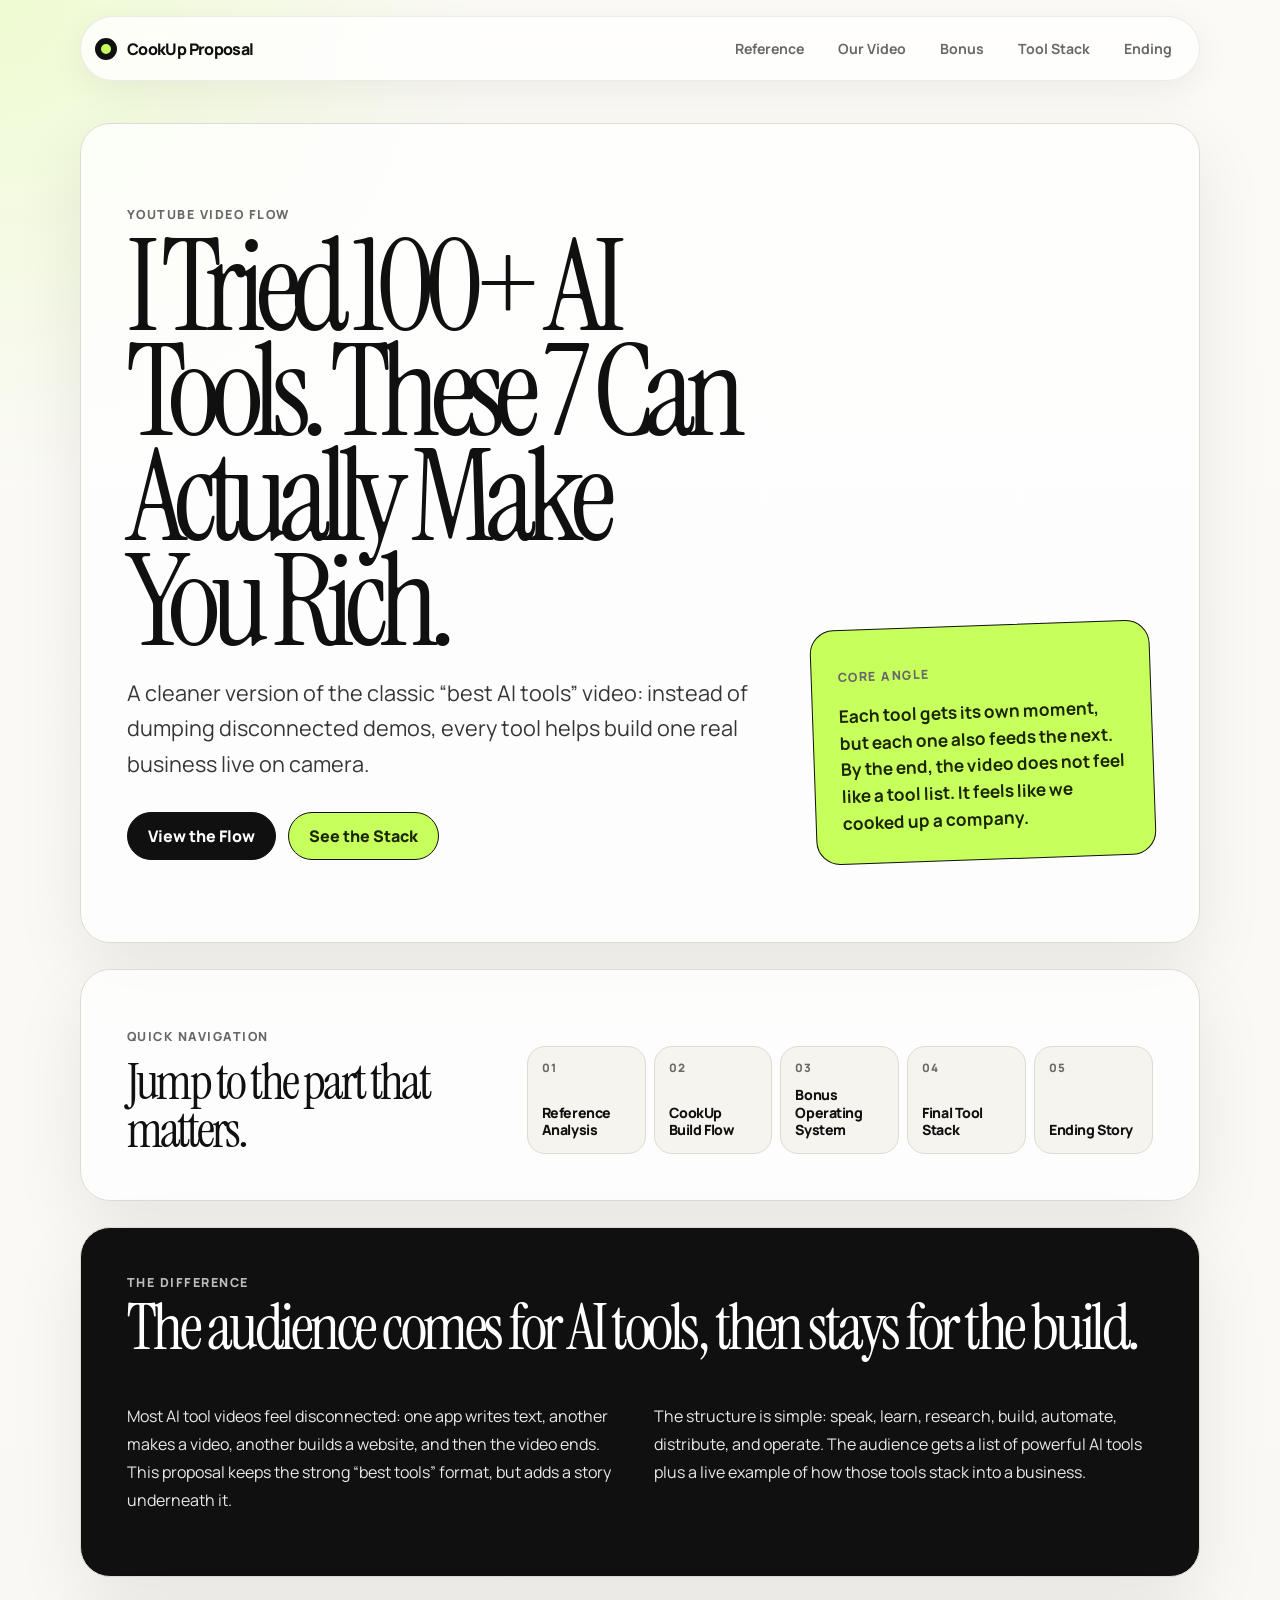
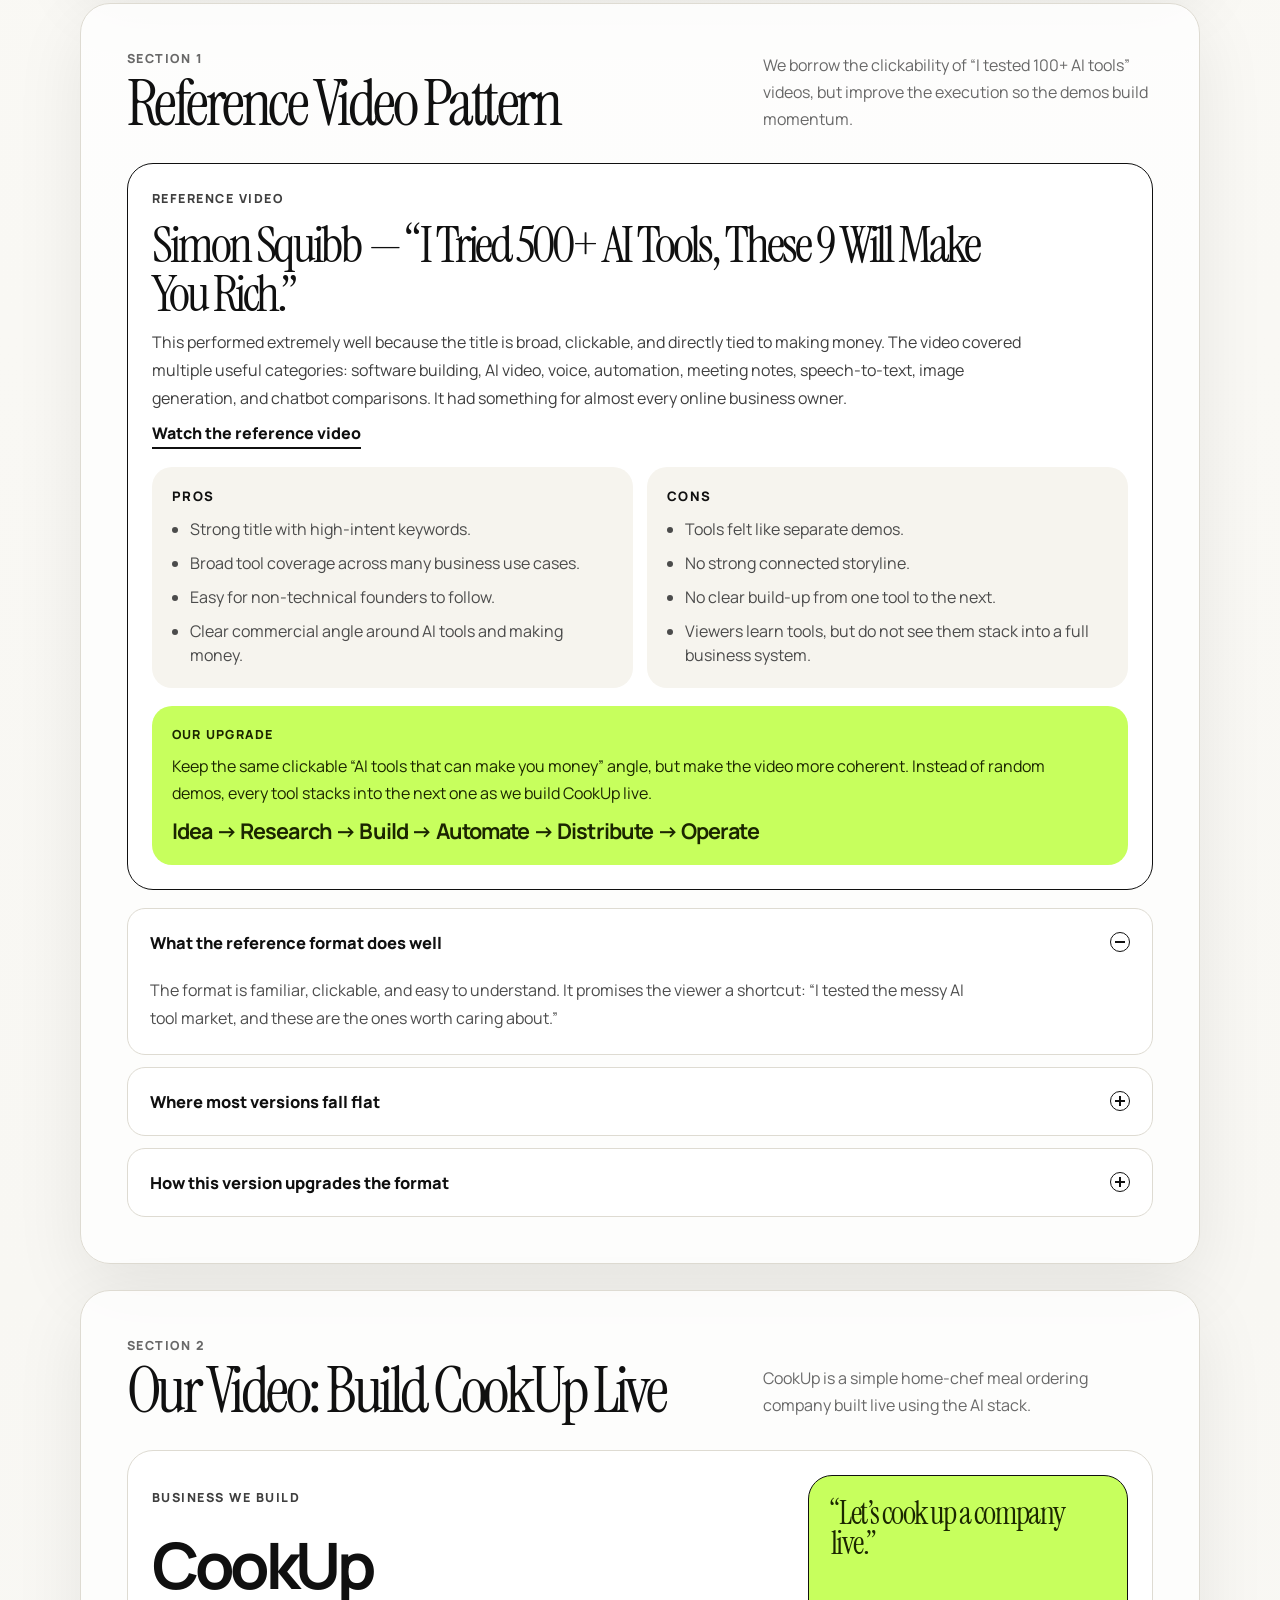
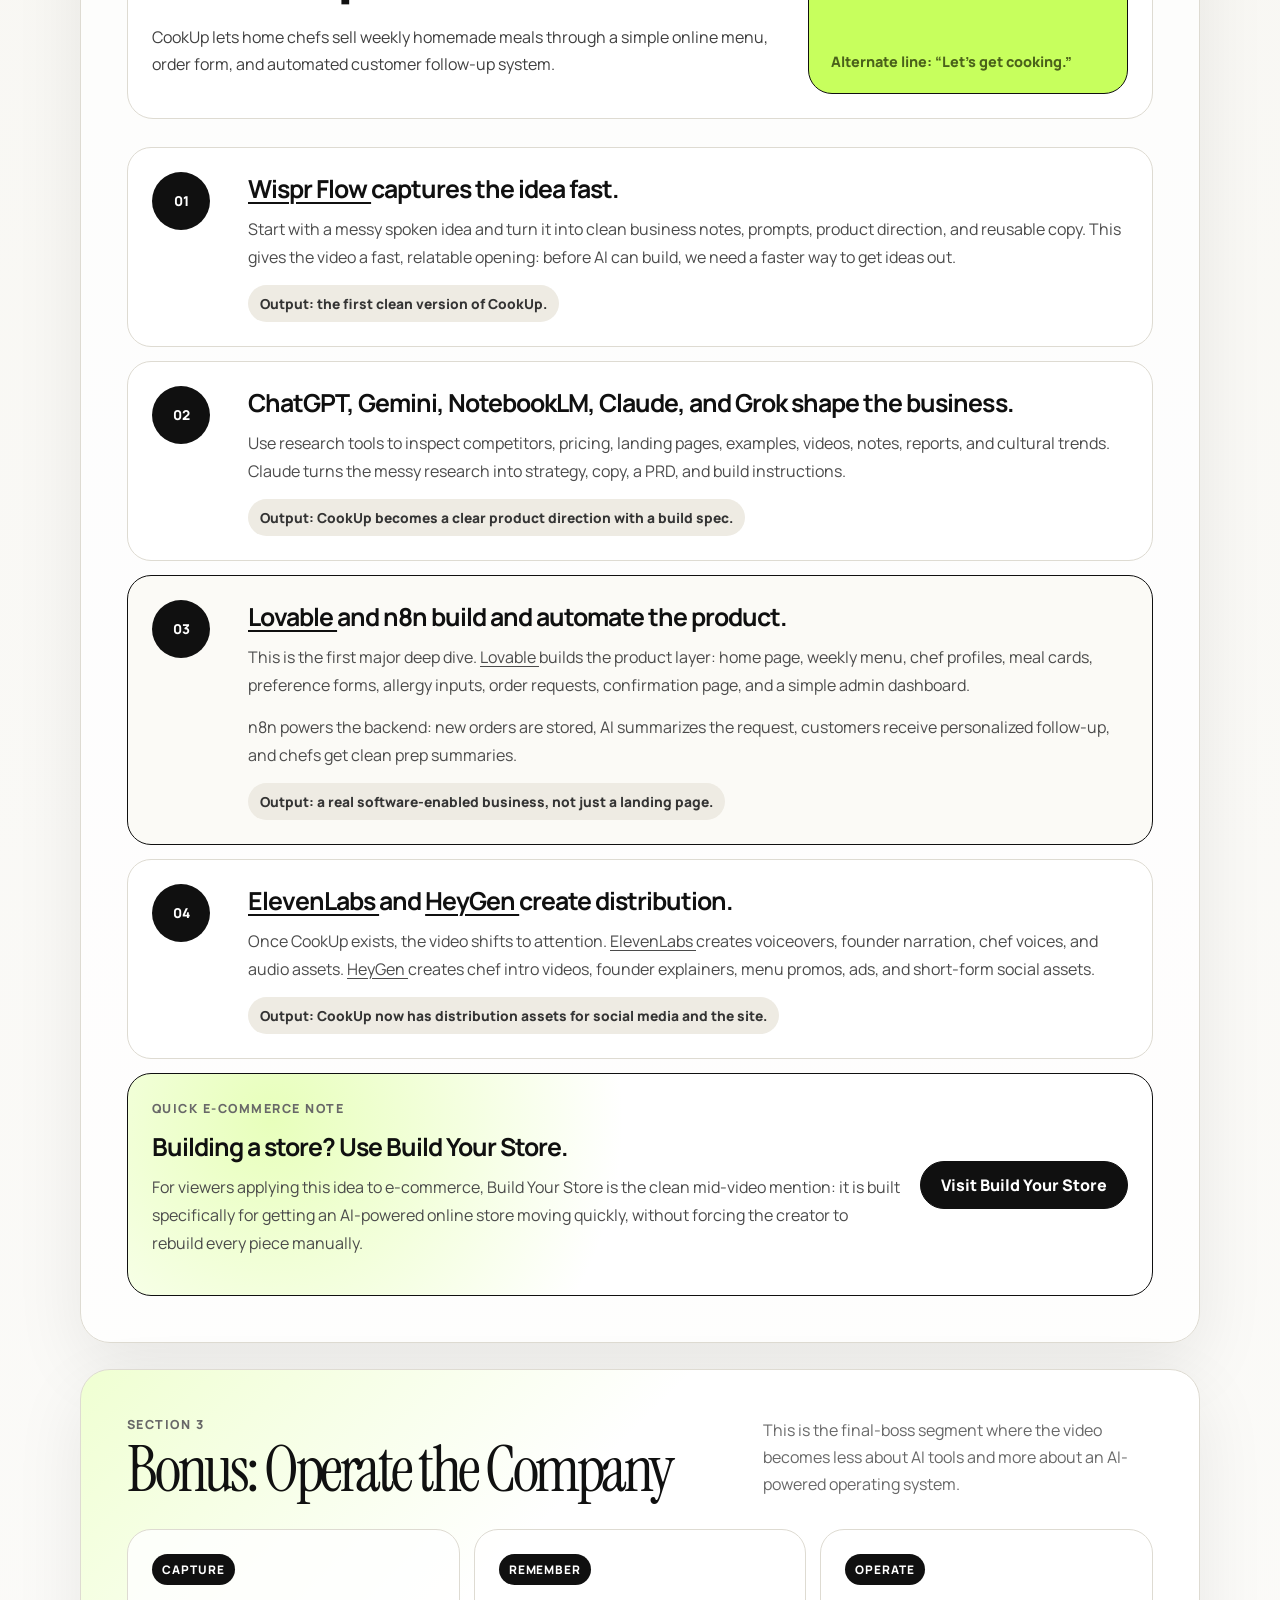
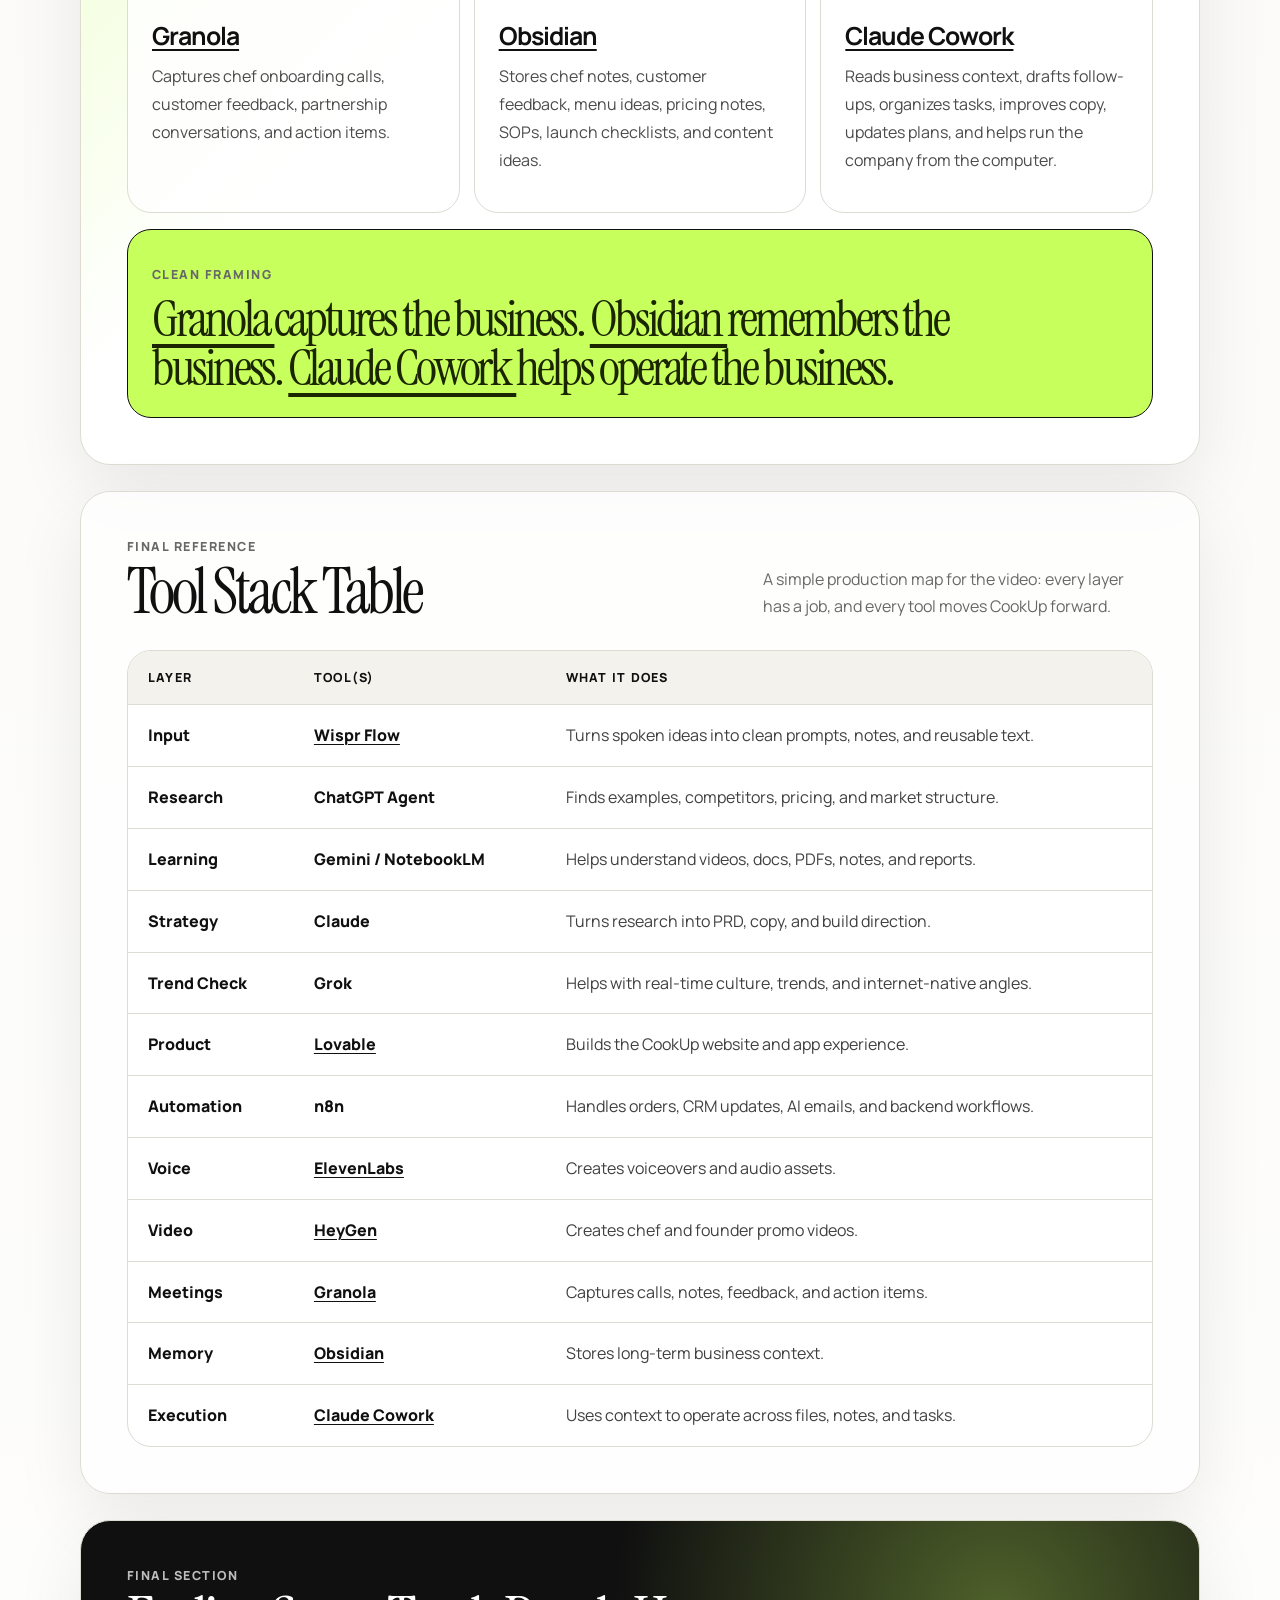
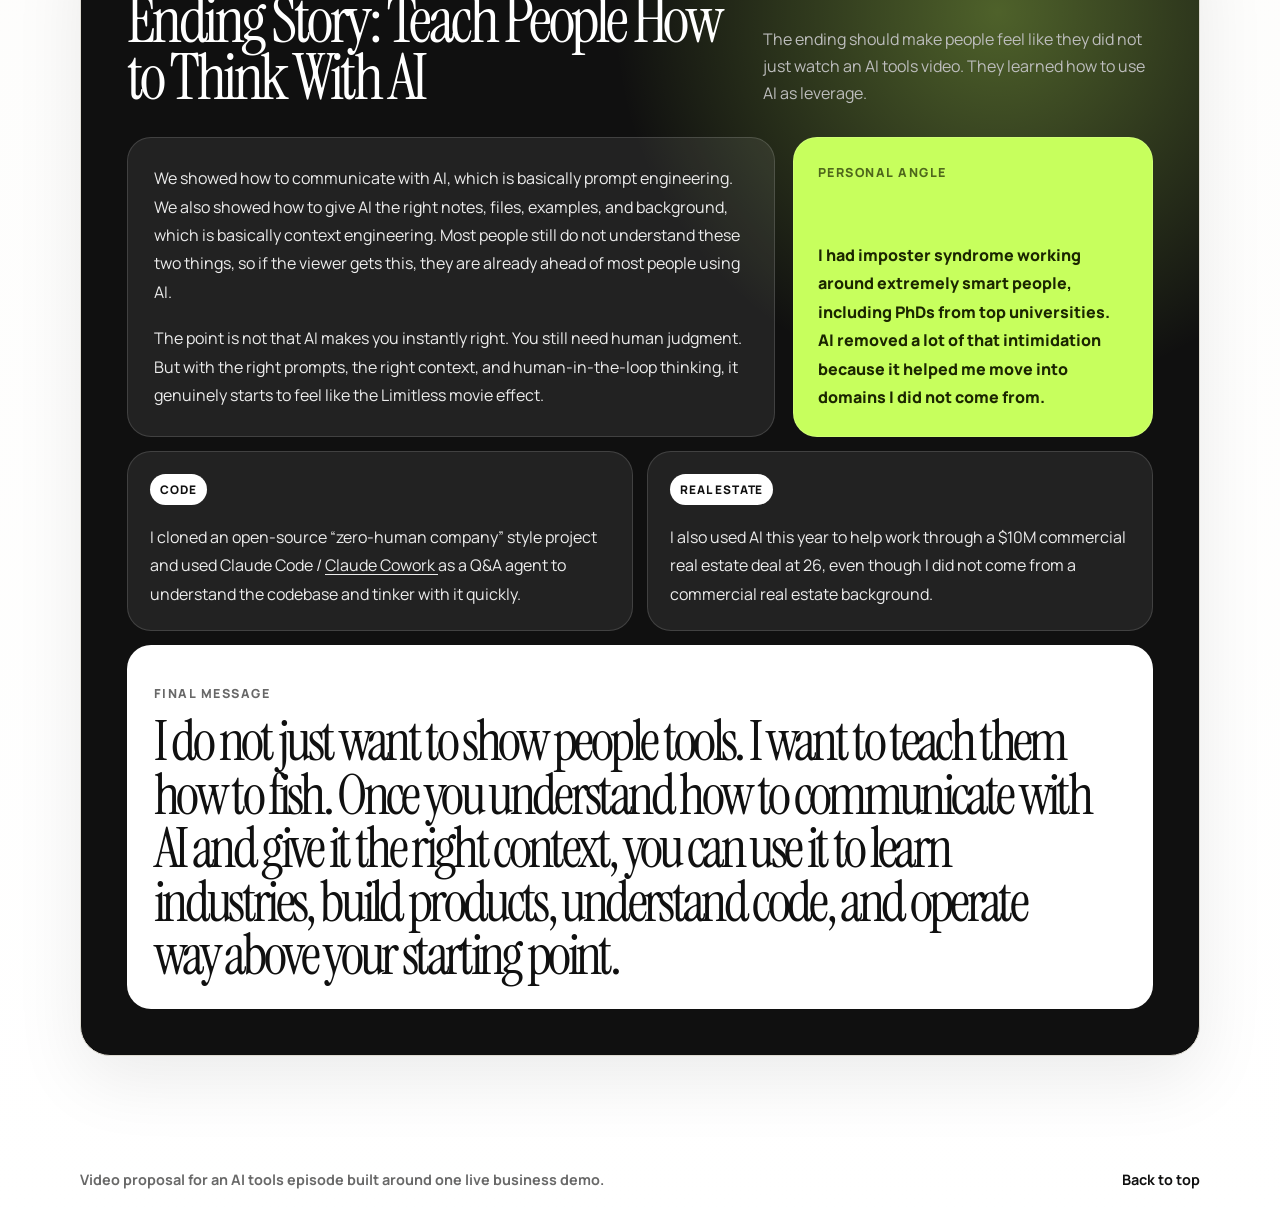
==== index.html @ 27083bc1 "Create AI tools video proposal page" ====
<!doctype html>
<html lang="en">
  <head>
    <meta charset="UTF-8" />
    <meta name="viewport" content="width=device-width, initial-scale=1.0" />
    <meta
      name="description"
      content="A clean YouTube video proposal for an AI tools video that builds a real business live."
    />
    <title>AI Tools Video Proposal | CookUp</title>
    <link rel="preconnect" href="https://fonts.googleapis.com" />
    <link rel="preconnect" href="https://fonts.gstatic.com" crossorigin />
    <link
      href="https://fonts.googleapis.com/css2?family=Instrument+Serif:ital@0;1&family=Manrope:wght@400;500;600;700;800&display=swap"
      rel="stylesheet"
    />
    <link rel="stylesheet" href="styles.css" />
  </head>
  <body>
    <header class="site-header">
      <a class="brand" href="#top" aria-label="Go to top">
        <span class="brand-mark"></span>
        <span>CookUp Proposal</span>
      </a>
      <button class="menu-toggle" type="button" aria-expanded="false" aria-controls="primary-nav">
        <span class="menu-toggle-line"></span>
        <span class="menu-toggle-line"></span>
        <span class="menu-toggle-line"></span>
        <span class="sr-only">Toggle navigation</span>
      </button>
      <nav id="primary-nav" class="nav" aria-label="Page sections">
        <a href="#reference">Reference</a>
        <a href="#video">Our Video</a>
        <a href="#bonus">Bonus</a>
        <a href="#stack">Tool Stack</a>
        <a href="#ending">Ending</a>
      </nav>
    </header>

    <main id="top">
      <section class="hero section-shell">
        <div class="eyebrow">YouTube Video Flow</div>
        <div class="hero-grid">
          <div>
            <h1>I Tried 100+ AI Tools. These 7 Can Actually Make You Rich.</h1>
            <p class="hero-copy">
              A cleaner version of the classic “best AI tools” video: instead of
              dumping disconnected demos, every tool helps build one real business
              live on camera.
            </p>
            <div class="hero-actions">
              <a class="button primary" href="#video">View the Flow</a>
              <a class="button secondary" href="#stack">See the Stack</a>
            </div>
          </div>
          <aside class="hero-card" aria-label="Core angle">
            <p class="label">Core Angle</p>
            <p>
              Each tool gets its own moment, but each one also feeds the next.
              By the end, the video does not feel like a tool list. It feels
              like we cooked up a company.
            </p>
          </aside>
        </div>
      </section>

      <section class="jump-map section-shell" aria-label="Quick navigation">
        <div>
          <p class="section-kicker">Quick Navigation</p>
          <h2>Jump to the part that matters.</h2>
        </div>
        <div class="jump-links">
          <a href="#reference">
            <span>01</span>
            Reference Analysis
          </a>
          <a href="#video">
            <span>02</span>
            CookUp Build Flow
          </a>
          <a href="#bonus">
            <span>03</span>
            Bonus Operating System
          </a>
          <a href="#stack">
            <span>04</span>
            Final Tool Stack
          </a>
          <a href="#ending">
            <span>05</span>
            Ending Story
          </a>
        </div>
      </section>

      <section class="section-shell intro-panel" aria-label="Video thesis">
        <div class="section-kicker">The Difference</div>
        <h2>The audience comes for AI tools, then stays for the build.</h2>
        <div class="split-copy">
          <p>
            Most AI tool videos feel disconnected: one app writes text, another
            makes a video, another builds a website, and then the video ends.
            This proposal keeps the strong “best tools” format, but adds a
            story underneath it.
          </p>
          <p>
            The structure is simple: speak, learn, research, build, automate,
            distribute, and operate. The audience gets a list of powerful AI
            tools plus a live example of how those tools stack into a business.
          </p>
        </div>
      </section>

      <section id="reference" class="section-shell">
        <div class="section-heading">
          <div>
            <div class="section-kicker">Section 1</div>
            <h2>Reference Video Pattern</h2>
          </div>
          <p>
            We borrow the clickability of “I tested 100+ AI tools” videos, but
            improve the execution so the demos build momentum.
          </p>
        </div>

        <article class="reference-feature">
          <div class="reference-main">
            <p class="label">Reference Video</p>
            <h3>Simon Squibb — “I Tried 500+ AI Tools, These 9 Will Make You Rich.”</h3>
            <p>
              This performed extremely well because the title is broad,
              clickable, and directly tied to making money. The video covered
              multiple useful categories: software building, AI video, voice,
              automation, meeting notes, speech-to-text, image generation, and
              chatbot comparisons. It had something for almost every online
              business owner.
            </p>
            <a
              class="text-link"
              href="https://www.youtube.com/watch?v=Qgi5hb7yxjU&t=3s"
              target="_blank"
              rel="noreferrer"
            >
              Watch the reference video
            </a>
          </div>
          <div class="reference-lists">
            <div>
              <h4>Pros</h4>
              <ul>
                <li>Strong title with high-intent keywords.</li>
                <li>Broad tool coverage across many business use cases.</li>
                <li>Easy for non-technical founders to follow.</li>
                <li>Clear commercial angle around AI tools and making money.</li>
              </ul>
            </div>
            <div>
              <h4>Cons</h4>
              <ul>
                <li>Tools felt like separate demos.</li>
                <li>No strong connected storyline.</li>
                <li>No clear build-up from one tool to the next.</li>
                <li>Viewers learn tools, but do not see them stack into a full business system.</li>
              </ul>
            </div>
          </div>
          <div class="upgrade-strip">
            <span>Our Upgrade</span>
            <p>
              Keep the same clickable “AI tools that can make you money” angle,
              but make the video more coherent. Instead of random demos, every
              tool stacks into the next one as we build CookUp live.
            </p>
            <strong>Idea → Research → Build → Automate → Distribute → Operate</strong>
          </div>
        </article>

        <div class="accordion" data-accordion>
          <article class="accordion-item open">
            <button class="accordion-trigger" type="button" aria-expanded="true">
              <span>What the reference format does well</span>
              <span class="icon" aria-hidden="true"></span>
            </button>
            <div class="accordion-panel">
              <p>
                The format is familiar, clickable, and easy to understand. It
                promises the viewer a shortcut: “I tested the messy AI tool
                market, and these are the ones worth caring about.”
              </p>
            </div>
          </article>

          <article class="accordion-item">
            <button class="accordion-trigger" type="button" aria-expanded="false">
              <span>Where most versions fall flat</span>
              <span class="icon" aria-hidden="true"></span>
            </button>
            <div class="accordion-panel">
              <p>
                Most videos jump from tool to tool without a larger payoff:
                Tool 1 does this, Tool 2 does that, Tool 3 creates a video,
                Tool 4 builds a website. It is useful, but it can feel like a
                playlist of demos instead of a story.
              </p>
            </div>
          </article>

          <article class="accordion-item">
            <button class="accordion-trigger" type="button" aria-expanded="false">
              <span>How this version upgrades the format</span>
              <span class="icon" aria-hidden="true"></span>
            </button>
            <div class="accordion-panel">
              <p>
                Every tool still gets a clear standalone moment, but each tool
                also moves the same company forward. The video keeps the pacing
                of a tool roundup while gaining the satisfaction of a build
                challenge.
              </p>
            </div>
          </article>
        </div>
      </section>

      <section id="video" class="section-shell">
        <div class="section-heading">
          <div>
            <div class="section-kicker">Section 2</div>
            <h2>Our Video: Build CookUp Live</h2>
          </div>
          <p>
            CookUp is a simple home-chef meal ordering company built live using
            the AI stack.
          </p>
        </div>

        <div class="business-card">
          <div>
            <p class="label">Business We Build</p>
            <h3>CookUp</h3>
            <p>
              CookUp lets home chefs sell weekly homemade meals through a simple
              online menu, order form, and automated customer follow-up system.
            </p>
          </div>
          <div class="quote-card">
            <p>“Let’s cook up a company live.”</p>
            <span>Alternate line: “Let’s get cooking.”</span>
          </div>
        </div>

        <div class="timeline" aria-label="Tool-by-tool video flow">
          <article class="timeline-item">
            <div class="step-number">01</div>
            <div>
              <h3>
                <a class="tool-link" href="https://wisprflow.ai/" target="_blank" rel="noreferrer">
                  Wispr Flow
                </a>
                captures the idea fast.
              </h3>
              <p>
                Start with a messy spoken idea and turn it into clean business
                notes, prompts, product direction, and reusable copy. This gives
                the video a fast, relatable opening: before AI can build, we need
                a faster way to get ideas out.
              </p>
              <div class="output">Output: the first clean version of CookUp.</div>
            </div>
          </article>

          <article class="timeline-item">
            <div class="step-number">02</div>
            <div>
              <h3>ChatGPT, Gemini, NotebookLM, Claude, and Grok shape the business.</h3>
              <p>
                Use research tools to inspect competitors, pricing, landing
                pages, examples, videos, notes, reports, and cultural trends.
                Claude turns the messy research into strategy, copy, a PRD, and
                build instructions.
              </p>
              <div class="output">Output: CookUp becomes a clear product direction with a build spec.</div>
            </div>
          </article>

          <article class="timeline-item feature-step">
            <div class="step-number">03</div>
            <div>
              <h3>
                <a class="tool-link" href="https://lovable.dev/" target="_blank" rel="noreferrer">
                  Lovable
                </a>
                and n8n build and automate the product.
              </h3>
              <p>
                This is the first major deep dive.
                <a class="tool-link" href="https://lovable.dev/" target="_blank" rel="noreferrer">
                  Lovable
                </a>
                builds the product layer: home page, weekly menu, chef profiles, meal cards,
                preference forms, allergy inputs, order requests, confirmation
                page, and a simple admin dashboard.
              </p>
              <p>
                n8n powers the backend: new orders are stored, AI summarizes
                the request, customers receive personalized follow-up, and chefs
                get clean prep summaries.
              </p>
              <div class="output">Output: a real software-enabled business, not just a landing page.</div>
            </div>
          </article>

          <article class="timeline-item">
            <div class="step-number">04</div>
            <div>
              <h3>
                <a class="tool-link" href="https://elevenlabs.io/" target="_blank" rel="noreferrer">
                  ElevenLabs
                </a>
                and
                <a class="tool-link" href="https://www.heygen.com/" target="_blank" rel="noreferrer">
                  HeyGen
                </a>
                create distribution.
              </h3>
              <p>
                Once CookUp exists, the video shifts to attention.
                <a class="tool-link" href="https://elevenlabs.io/" target="_blank" rel="noreferrer">
                  ElevenLabs
                </a>
                creates voiceovers, founder narration, chef voices, and audio
                assets.
                <a class="tool-link" href="https://www.heygen.com/" target="_blank" rel="noreferrer">
                  HeyGen
                </a>
                creates chef intro videos, founder explainers,
                menu promos, ads, and short-form social assets.
              </p>
              <div class="output">Output: CookUp now has distribution assets for social media and the site.</div>
            </div>
          </article>

          <article class="promo-card" aria-label="Build Your Store promo">
            <div>
              <p class="label">Quick E-Commerce Note</p>
              <h3>Building a store? Use Build Your Store.</h3>
              <p>
                For viewers applying this idea to e-commerce, Build Your Store
                is the clean mid-video mention: it is built specifically for
                getting an AI-powered online store moving quickly, without
                forcing the creator to rebuild every piece manually.
              </p>
            </div>
            <a class="button primary" href="https://www.buildyourstore.ai/" target="_blank" rel="noreferrer">
              Visit Build Your Store
            </a>
          </article>
        </div>
      </section>

      <section id="bonus" class="section-shell bonus-section">
        <div class="section-heading">
          <div>
            <div class="section-kicker">Section 3</div>
            <h2>Bonus: Operate the Company</h2>
          </div>
          <p>
            This is the final-boss segment where the video becomes less about
            AI tools and more about an AI-powered operating system.
          </p>
        </div>

        <div class="three-up">
          <article>
            <span>Capture</span>
            <h3>
              <a class="tool-link" href="https://www.granola.ai/" target="_blank" rel="noreferrer">
                Granola
              </a>
            </h3>
            <p>
              Captures chef onboarding calls, customer feedback, partnership
              conversations, and action items.
            </p>
          </article>
          <article>
            <span>Remember</span>
            <h3>
              <a class="tool-link" href="https://obsidian.md/" target="_blank" rel="noreferrer">
                Obsidian
              </a>
            </h3>
            <p>
              Stores chef notes, customer feedback, menu ideas, pricing notes,
              SOPs, launch checklists, and content ideas.
            </p>
          </article>
          <article>
            <span>Operate</span>
            <h3>
              <a
                class="tool-link"
                href="https://www.anthropic.com/product/claude-cowork"
                target="_blank"
                rel="noreferrer"
              >
                Claude Cowork
              </a>
            </h3>
            <p>
              Reads business context, drafts follow-ups, organizes tasks,
              improves copy, updates plans, and helps run the company from the
              computer.
            </p>
          </article>
        </div>

        <div class="callout">
          <p class="label">Clean Framing</p>
          <p>
            <a class="tool-link" href="https://www.granola.ai/" target="_blank" rel="noreferrer">
              Granola
            </a>
            captures the business.
            <a class="tool-link" href="https://obsidian.md/" target="_blank" rel="noreferrer">
              Obsidian
            </a>
            remembers the business.
            <a
              class="tool-link"
              href="https://www.anthropic.com/product/claude-cowork"
              target="_blank"
              rel="noreferrer"
            >
              Claude Cowork
            </a>
            helps operate the business.
          </p>
        </div>
      </section>

      <section id="stack" class="section-shell">
        <div class="section-heading">
          <div>
            <div class="section-kicker">Final Reference</div>
            <h2>Tool Stack Table</h2>
          </div>
          <p>
            A simple production map for the video: every layer has a job, and
            every tool moves CookUp forward.
          </p>
        </div>

        <div class="table-wrap">
          <table>
            <thead>
              <tr>
                <th>Layer</th>
                <th>Tool(s)</th>
                <th>What It Does</th>
              </tr>
            </thead>
            <tbody>
              <tr>
                <td>Input</td>
                <td>
                  <a class="tool-link" href="https://wisprflow.ai/" target="_blank" rel="noreferrer">
                    Wispr Flow
                  </a>
                </td>
                <td>Turns spoken ideas into clean prompts, notes, and reusable text.</td>
              </tr>
              <tr>
                <td>Research</td>
                <td>ChatGPT Agent</td>
                <td>Finds examples, competitors, pricing, and market structure.</td>
              </tr>
              <tr>
                <td>Learning</td>
                <td>Gemini / NotebookLM</td>
                <td>Helps understand videos, docs, PDFs, notes, and reports.</td>
              </tr>
              <tr>
                <td>Strategy</td>
                <td>Claude</td>
                <td>Turns research into PRD, copy, and build direction.</td>
              </tr>
              <tr>
                <td>Trend Check</td>
                <td>Grok</td>
                <td>Helps with real-time culture, trends, and internet-native angles.</td>
              </tr>
              <tr>
                <td>Product</td>
                <td>
                  <a class="tool-link" href="https://lovable.dev/" target="_blank" rel="noreferrer">
                    Lovable
                  </a>
                </td>
                <td>Builds the CookUp website and app experience.</td>
              </tr>
              <tr>
                <td>Automation</td>
                <td>n8n</td>
                <td>Handles orders, CRM updates, AI emails, and backend workflows.</td>
              </tr>
              <tr>
                <td>Voice</td>
                <td>
                  <a class="tool-link" href="https://elevenlabs.io/" target="_blank" rel="noreferrer">
                    ElevenLabs
                  </a>
                </td>
                <td>Creates voiceovers and audio assets.</td>
              </tr>
              <tr>
                <td>Video</td>
                <td>
                  <a class="tool-link" href="https://www.heygen.com/" target="_blank" rel="noreferrer">
                    HeyGen
                  </a>
                </td>
                <td>Creates chef and founder promo videos.</td>
              </tr>
              <tr>
                <td>Meetings</td>
                <td>
                  <a class="tool-link" href="https://www.granola.ai/" target="_blank" rel="noreferrer">
                    Granola
                  </a>
                </td>
                <td>Captures calls, notes, feedback, and action items.</td>
              </tr>
              <tr>
                <td>Memory</td>
                <td>
                  <a class="tool-link" href="https://obsidian.md/" target="_blank" rel="noreferrer">
                    Obsidian
                  </a>
                </td>
                <td>Stores long-term business context.</td>
              </tr>
              <tr>
                <td>Execution</td>
                <td>
                  <a
                    class="tool-link"
                    href="https://www.anthropic.com/product/claude-cowork"
                    target="_blank"
                    rel="noreferrer"
                  >
                    Claude Cowork
                  </a>
                </td>
                <td>Uses context to operate across files, notes, and tasks.</td>
              </tr>
            </tbody>
          </table>
        </div>
      </section>

      <section id="ending" class="section-shell ending-section">
        <div class="section-heading">
          <div>
            <div class="section-kicker">Final Section</div>
            <h2>Ending Story: Teach People How to Think With AI</h2>
          </div>
          <p>
            The ending should make people feel like they did not just watch an
            AI tools video. They learned how to use AI as leverage.
          </p>
        </div>

        <div class="ending-grid">
          <article class="ending-lead">
            <p>
              We showed how to communicate with AI, which is basically prompt
              engineering. We also showed how to give AI the right notes, files,
              examples, and background, which is basically context engineering.
              Most people still do not understand these two things, so if the
              viewer gets this, they are already ahead of most people using AI.
            </p>
            <p>
              The point is not that AI makes you instantly right. You still need
              human judgment. But with the right prompts, the right context, and
              human-in-the-loop thinking, it genuinely starts to feel like the
              Limitless movie effect.
            </p>
          </article>

          <aside class="personal-card">
            <p class="label">Personal Angle</p>
            <p>
              I had imposter syndrome working around extremely smart people,
              including PhDs from top universities. AI removed a lot of that
              intimidation because it helped me move into domains I did not come
              from.
            </p>
          </aside>
        </div>

        <div class="example-list">
          <article>
            <span>Code</span>
            <p>
              I cloned an open-source “zero-human company” style project and
              used Claude Code /
              <a
                class="tool-link"
                href="https://www.anthropic.com/product/claude-cowork"
                target="_blank"
                rel="noreferrer"
              >
                Claude Cowork
              </a>
              as a Q&amp;A agent to understand
              the codebase and tinker with it quickly.
            </p>
          </article>
          <article>
            <span>Real Estate</span>
            <p>
              I also used AI this year to help work through a $10M commercial
              real estate deal at 26, even though I did not come from a
              commercial real estate background.
            </p>
          </article>
        </div>

        <div class="final-message">
          <p class="label">Final Message</p>
          <p>
            I do not just want to show people tools. I want to teach them how to
            fish. Once you understand how to communicate with AI and give it the
            right context, you can use it to learn industries, build products,
            understand code, and operate way above your starting point.
          </p>
        </div>
      </section>
    </main>

    <footer class="footer">
      <p>Video proposal for an AI tools episode built around one live business demo.</p>
      <a href="#top">Back to top</a>
    </footer>

    <script src="script.js"></script>
  </body>
</html>
---- styles.css ----
:root {
  --bg: #f8f7f3;
  --paper: #ffffff;
  --ink: #101010;
  --muted: #686868;
  --line: #dedbd2;
  --soft: #eeebe3;
  --accent: #c7ff5d;
  --accent-ink: #1b2600;
  --radius-lg: 30px;
  --radius-md: 18px;
  --shadow: 0 24px 70px rgba(16, 16, 16, 0.08);
}

* {
  box-sizing: border-box;
}

html {
  scroll-behavior: smooth;
}

body {
  margin: 0;
  background:
    radial-gradient(circle at top left, rgba(199, 255, 93, 0.24), transparent 30rem),
    linear-gradient(180deg, #fbfaf6 0%, var(--bg) 38%, #ffffff 100%);
  color: var(--ink);
  font-family: "Manrope", sans-serif;
  overflow-x: hidden;
}

a {
  color: inherit;
  text-decoration: none;
}

.site-header {
  position: sticky;
  top: 0;
  z-index: 10;
  display: flex;
  align-items: center;
  justify-content: space-between;
  width: min(1120px, calc(100% - 32px));
  margin: 16px auto 0;
  padding: 12px 14px;
  border: 1px solid rgba(16, 16, 16, 0.08);
  border-radius: 999px;
  background: rgba(255, 255, 255, 0.78);
  backdrop-filter: blur(18px);
  box-shadow: 0 10px 35px rgba(16, 16, 16, 0.06);
}

.brand,
.nav {
  display: flex;
  align-items: center;
}

.brand {
  gap: 10px;
  font-weight: 800;
  letter-spacing: -0.04em;
  min-width: 0;
}

.brand-mark {
  width: 22px;
  height: 22px;
  border: 6px solid var(--ink);
  border-radius: 50%;
  background: var(--accent);
}

.nav {
  gap: 8px;
  color: var(--muted);
  font-size: 0.88rem;
  font-weight: 700;
}

.menu-toggle {
  display: none;
}

.sr-only {
  position: absolute;
  width: 1px;
  height: 1px;
  padding: 0;
  margin: -1px;
  overflow: hidden;
  clip: rect(0, 0, 0, 0);
  white-space: nowrap;
  border: 0;
}

.nav a {
  padding: 10px 13px;
  border-radius: 999px;
}

.nav a:hover {
  background: var(--soft);
  color: var(--ink);
}

main {
  padding: 42px 0 88px;
  overflow: hidden;
}

.section-shell {
  width: min(1120px, calc(100% - 32px));
  margin: 0 auto 26px;
  padding: clamp(24px, 4vw, 46px);
  border: 1px solid var(--line);
  border-radius: var(--radius-lg);
  background: rgba(255, 255, 255, 0.78);
  box-shadow: var(--shadow);
}

.hero {
  padding-top: clamp(42px, 8vw, 82px);
  padding-bottom: clamp(42px, 8vw, 82px);
  overflow: hidden;
}

.hero-grid {
  display: grid;
  grid-template-columns: minmax(0, 1fr) 340px;
  gap: clamp(28px, 5vw, 70px);
  align-items: end;
}

.eyebrow,
.section-kicker,
.label {
  color: var(--muted);
  font-size: 0.78rem;
  font-weight: 800;
  letter-spacing: 0.12em;
  text-transform: uppercase;
}

.hero h1 {
  max-width: 780px;
  margin: 12px 0 20px;
  font-family: "Instrument Serif", serif;
  font-size: clamp(4rem, 10vw, 8.7rem);
  font-weight: 400;
  letter-spacing: -0.075em;
  line-height: 0.82;
}

.hero-copy {
  max-width: 690px;
  margin: 0;
  color: #363636;
  font-size: clamp(1.08rem, 2vw, 1.35rem);
  line-height: 1.65;
}

.hero-actions {
  display: flex;
  flex-wrap: wrap;
  gap: 12px;
  margin-top: 30px;
}

.button {
  display: inline-flex;
  align-items: center;
  justify-content: center;
  min-height: 48px;
  padding: 0 20px;
  border: 1px solid var(--ink);
  border-radius: 999px;
  font-weight: 800;
}

.button.primary {
  background: var(--ink);
  color: #fff;
}

.button.secondary {
  background: var(--accent);
  color: var(--accent-ink);
}

.hero-card,
.quote-card,
.callout {
  border: 1px solid var(--ink);
  border-radius: 24px;
  background: var(--accent);
  color: var(--accent-ink);
}

.hero-card {
  padding: 26px;
  transform: rotate(-2deg);
}

.hero-card p:last-child {
  margin-bottom: 0;
  font-size: 1.08rem;
  font-weight: 700;
  line-height: 1.55;
}

.intro-panel {
  background: var(--ink);
  color: #fff;
}

.jump-map {
  display: grid;
  grid-template-columns: minmax(0, 0.75fr) minmax(0, 1.25fr);
  gap: 24px;
  align-items: end;
}

.jump-map h2 {
  margin: 8px 0 0;
  font-family: "Instrument Serif", serif;
  font-size: clamp(2.3rem, 4vw, 4rem);
  font-weight: 400;
  letter-spacing: -0.055em;
  line-height: 0.94;
}

.jump-links {
  display: grid;
  grid-template-columns: repeat(5, minmax(0, 1fr));
  gap: 8px;
}

.jump-links a {
  display: grid;
  min-height: 108px;
  align-content: space-between;
  padding: 14px;
  border: 1px solid var(--line);
  border-radius: 18px;
  background: #f6f4ee;
  color: var(--ink);
  font-size: 0.88rem;
  font-weight: 900;
  letter-spacing: -0.03em;
  line-height: 1.25;
}

.jump-links a:hover {
  border-color: var(--ink);
  background: var(--accent);
}

.jump-links span {
  color: var(--muted);
  font-size: 0.72rem;
  letter-spacing: 0.08em;
}

.intro-panel .section-kicker {
  color: #bdbdbd;
}

.intro-panel h2,
.section-heading h2 {
  margin: 8px 0 0;
  font-family: "Instrument Serif", serif;
  font-size: clamp(2.5rem, 5vw, 5.2rem);
  font-weight: 400;
  letter-spacing: -0.055em;
  line-height: 0.9;
}

.split-copy {
  display: grid;
  grid-template-columns: repeat(2, minmax(0, 1fr));
  gap: 28px;
  margin-top: 30px;
  color: #e8e8e8;
  line-height: 1.75;
}

.section-heading {
  display: grid;
  grid-template-columns: minmax(0, 1.1fr) minmax(280px, 0.7fr);
  gap: 24px;
  align-items: end;
  margin-bottom: 30px;
}

.section-heading p {
  margin: 0;
  color: var(--muted);
  font-size: 1rem;
  line-height: 1.7;
}

.accordion {
  display: grid;
  gap: 12px;
}

.reference-feature {
  display: grid;
  gap: 18px;
  margin-bottom: 18px;
  padding: 24px;
  border: 1px solid var(--ink);
  border-radius: 26px;
  background: var(--paper);
}

.reference-main {
  display: grid;
  gap: 10px;
}

.reference-main h3 {
  max-width: 850px;
  margin: 0;
  font-family: "Instrument Serif", serif;
  font-size: clamp(2rem, 4vw, 4rem);
  font-weight: 400;
  letter-spacing: -0.06em;
  line-height: 0.96;
}

.reference-main p {
  max-width: 880px;
  margin: 0;
  color: #3f3f3f;
  line-height: 1.75;
}

.text-link {
  width: fit-content;
  padding-bottom: 3px;
  border-bottom: 2px solid var(--ink);
  font-weight: 900;
}

.tool-link {
  text-decoration: underline;
  text-decoration-thickness: 0.08em;
  text-underline-offset: 0.16em;
}

.tool-link:hover {
  color: #4a6500;
}

.reference-lists {
  display: grid;
  grid-template-columns: repeat(2, minmax(0, 1fr));
  gap: 14px;
}

.reference-lists div,
.upgrade-strip {
  border-radius: 20px;
  background: #f6f4ee;
}

.reference-lists div {
  padding: 20px;
}

.reference-lists h4 {
  margin: 0 0 12px;
  font-size: 0.82rem;
  font-weight: 900;
  letter-spacing: 0.1em;
  text-transform: uppercase;
}

.reference-lists ul {
  display: grid;
  gap: 9px;
  margin: 0;
  padding-left: 18px;
  color: #4b4b4b;
  line-height: 1.55;
}

.upgrade-strip {
  display: grid;
  gap: 10px;
  padding: 20px;
  background: var(--accent);
  color: var(--accent-ink);
}

.upgrade-strip span {
  font-size: 0.78rem;
  font-weight: 900;
  letter-spacing: 0.1em;
  text-transform: uppercase;
}

.upgrade-strip p {
  max-width: 900px;
  margin: 0;
  line-height: 1.65;
}

.upgrade-strip strong {
  font-size: clamp(1rem, 2vw, 1.35rem);
  letter-spacing: -0.04em;
}

.accordion-item {
  border: 1px solid var(--line);
  border-radius: var(--radius-md);
  background: var(--paper);
  overflow: hidden;
}

.accordion-trigger {
  display: flex;
  width: 100%;
  align-items: center;
  justify-content: space-between;
  gap: 18px;
  padding: 22px;
  border: 0;
  background: transparent;
  color: var(--ink);
  cursor: pointer;
  font: inherit;
  font-size: 1.03rem;
  font-weight: 800;
  text-align: left;
}

.icon {
  position: relative;
  flex: 0 0 auto;
  width: 20px;
  height: 20px;
  border: 1px solid var(--ink);
  border-radius: 50%;
}

.icon::before,
.icon::after {
  position: absolute;
  content: "";
  background: var(--ink);
  inset: 50% auto auto 50%;
  transform: translate(-50%, -50%);
}

.icon::before {
  width: 10px;
  height: 2px;
}

.icon::after {
  width: 2px;
  height: 10px;
  transition: opacity 180ms ease;
}

.accordion-item.open .icon::after {
  opacity: 0;
}

.accordion-panel {
  display: none;
  padding: 0 22px 22px;
  color: #4d4d4d;
  line-height: 1.75;
}

.accordion-item.open .accordion-panel {
  display: block;
}

.accordion-panel p {
  max-width: 820px;
  margin: 0;
}

.business-card {
  display: grid;
  grid-template-columns: minmax(0, 1fr) 320px;
  gap: 20px;
  align-items: stretch;
  margin-bottom: 28px;
  padding: 24px;
  border: 1px solid var(--line);
  border-radius: 26px;
  background: var(--paper);
}

.business-card h3 {
  margin: 6px 0 8px;
  font-size: clamp(2.2rem, 5vw, 4rem);
  letter-spacing: -0.07em;
}

.business-card p {
  max-width: 720px;
  color: #3f3f3f;
  line-height: 1.7;
}

.quote-card {
  display: flex;
  flex-direction: column;
  justify-content: space-between;
  padding: 22px;
}

.quote-card p {
  margin: 0;
  color: var(--accent-ink);
  font-family: "Instrument Serif", serif;
  font-size: 2rem;
  letter-spacing: -0.05em;
  line-height: 0.95;
}

.quote-card span {
  display: block;
  margin-top: 28px;
  color: rgba(27, 38, 0, 0.72);
  font-size: 0.9rem;
  font-weight: 800;
}

.timeline {
  display: grid;
  gap: 14px;
}

.promo-card,
.timeline-item {
  display: grid;
  gap: 20px;
  padding: 24px;
  border: 1px solid var(--line);
  border-radius: 24px;
  background: var(--paper);
}

.timeline-item {
  grid-template-columns: 76px minmax(0, 1fr);
}

.promo-card {
  grid-template-columns: minmax(0, 1fr) auto;
  align-items: center;
  border-color: var(--ink);
  background:
    radial-gradient(circle at 14% 20%, rgba(199, 255, 93, 0.42), transparent 22rem),
    #fff;
}

.timeline-item.feature-step {
  border-color: var(--ink);
  background: #fbfaf6;
}

.step-number {
  display: grid;
  width: 58px;
  height: 58px;
  place-items: center;
  border-radius: 50%;
  background: var(--ink);
  color: #fff;
  font-size: 0.85rem;
  font-weight: 800;
}

.timeline h3,
.promo-card h3,
.three-up h3 {
  margin: 0 0 10px;
  font-size: clamp(1.2rem, 2vw, 1.55rem);
  letter-spacing: -0.04em;
}

.timeline p,
.promo-card p,
.three-up p {
  margin: 0 0 14px;
  color: #4b4b4b;
  line-height: 1.75;
}

.promo-card .label {
  margin-bottom: 10px;
  color: var(--muted);
}

.promo-card .button {
  white-space: nowrap;
}

.output {
  display: inline-flex;
  padding: 9px 12px;
  border-radius: 999px;
  background: var(--soft);
  color: #343434;
  font-size: 0.86rem;
  font-weight: 800;
}

.bonus-section {
  background:
    linear-gradient(135deg, rgba(199, 255, 93, 0.28), transparent 34%),
    var(--paper);
}

.three-up {
  display: grid;
  grid-template-columns: repeat(3, minmax(0, 1fr));
  gap: 14px;
}

.three-up article {
  min-height: 270px;
  padding: 24px;
  border: 1px solid var(--line);
  border-radius: 24px;
  background: rgba(255, 255, 255, 0.82);
}

.three-up span {
  display: inline-flex;
  margin-bottom: 34px;
  padding: 7px 10px;
  border-radius: 999px;
  background: var(--ink);
  color: #fff;
  font-size: 0.74rem;
  font-weight: 800;
  letter-spacing: 0.08em;
  text-transform: uppercase;
}

.callout {
  margin-top: 16px;
  padding: 24px;
}

.callout p:last-child {
  max-width: 860px;
  margin: 8px 0 0;
  font-family: "Instrument Serif", serif;
  font-size: clamp(1.9rem, 4vw, 3.6rem);
  letter-spacing: -0.06em;
  line-height: 0.95;
}

.table-wrap {
  overflow-x: auto;
  border: 1px solid var(--line);
  border-radius: 24px;
  background: var(--paper);
}

table {
  width: 100%;
  min-width: 760px;
  border-collapse: collapse;
}

th,
td {
  padding: 18px 20px;
  border-bottom: 1px solid var(--line);
  text-align: left;
  vertical-align: top;
}

th {
  background: #f4f2ec;
  font-size: 0.78rem;
  font-weight: 900;
  letter-spacing: 0.1em;
  text-transform: uppercase;
}

td {
  color: #404040;
  line-height: 1.55;
}

td:first-child,
td:nth-child(2) {
  color: var(--ink);
  font-weight: 800;
}

tr:last-child td {
  border-bottom: 0;
}

.footer {
  display: flex;
  justify-content: space-between;
  gap: 18px;
  width: min(1120px, calc(100% - 32px));
  margin: 0 auto 28px;
  color: var(--muted);
  font-size: 0.9rem;
  font-weight: 700;
}

.footer p {
  margin: 0;
}

.footer a {
  color: var(--ink);
}

.ending-section {
  background:
    radial-gradient(circle at 82% 8%, rgba(199, 255, 93, 0.34), transparent 24rem),
    var(--ink);
  color: #fff;
}

.ending-section .section-kicker,
.ending-section .section-heading p {
  color: #bdbdbd;
}

.ending-grid {
  display: grid;
  grid-template-columns: minmax(0, 1fr) 360px;
  gap: 18px;
  align-items: stretch;
}

.ending-lead,
.personal-card,
.example-list article,
.final-message {
  border: 1px solid rgba(255, 255, 255, 0.14);
  border-radius: 24px;
  background: rgba(255, 255, 255, 0.08);
}

.ending-lead {
  padding: 26px;
}

.ending-lead p,
.personal-card p,
.example-list p {
  margin: 0;
  color: #ececec;
  line-height: 1.78;
}

.ending-lead p + p {
  margin-top: 18px;
}

.personal-card {
  display: flex;
  flex-direction: column;
  justify-content: space-between;
  padding: 24px;
  background: var(--accent);
  color: var(--accent-ink);
}

.personal-card .label {
  color: rgba(27, 38, 0, 0.7);
}

.personal-card p:last-child {
  color: var(--accent-ink);
  font-weight: 800;
}

.example-list {
  display: grid;
  grid-template-columns: repeat(2, minmax(0, 1fr));
  gap: 14px;
  margin-top: 14px;
}

.example-list article {
  padding: 22px;
}

.example-list span {
  display: inline-flex;
  margin-bottom: 18px;
  padding: 7px 10px;
  border-radius: 999px;
  background: #fff;
  color: var(--ink);
  font-size: 0.74rem;
  font-weight: 900;
  letter-spacing: 0.08em;
  text-transform: uppercase;
}

.final-message {
  margin-top: 14px;
  padding: 26px;
  background: #fff;
  color: var(--ink);
}

.final-message .label {
  color: var(--muted);
}

.final-message p:last-child {
  max-width: 940px;
  margin: 10px 0 0;
  font-family: "Instrument Serif", serif;
  font-size: clamp(2rem, 4.4vw, 4.4rem);
  letter-spacing: -0.065em;
  line-height: 0.95;
}

@media (max-width: 860px) {
  .site-header {
    flex-wrap: wrap;
    align-items: center;
    border-radius: 24px;
  }

  .menu-toggle {
    display: inline-grid;
    flex: 0 0 44px;
    width: 44px;
    height: 44px;
    place-items: center;
    gap: 4px;
    padding: 10px;
    border: 1px solid rgba(16, 16, 16, 0.14);
    border-radius: 999px;
    background: var(--paper);
    color: var(--ink);
    cursor: pointer;
  }

  .menu-toggle-line {
    display: block;
    width: 18px;
    height: 2px;
    border-radius: 999px;
    background: currentColor;
    transition: transform 180ms ease, opacity 180ms ease;
  }

  .site-header.menu-open .menu-toggle-line:nth-child(1) {
    transform: translateY(6px) rotate(45deg);
  }

  .site-header.menu-open .menu-toggle-line:nth-child(2) {
    opacity: 0;
  }

  .site-header.menu-open .menu-toggle-line:nth-child(3) {
    transform: translateY(-6px) rotate(-45deg);
  }

  .nav {
    display: none;
    width: 100%;
    flex-direction: column;
    align-items: stretch;
    gap: 4px;
    padding-top: 10px;
  }

  .site-header.menu-open .nav {
    display: flex;
  }

  .nav a {
    padding: 13px 14px;
    background: #f4f2ec;
    color: var(--ink);
  }

  .hero-grid,
  .jump-map,
  .split-copy,
  .section-heading,
  .business-card,
  .reference-lists,
  .ending-grid,
  .example-list,
  .three-up {
    grid-template-columns: 1fr;
  }

  .hero-card {
    transform: none;
  }

  .timeline-item {
    grid-template-columns: 1fr;
  }

  .promo-card {
    grid-template-columns: 1fr;
    align-items: start;
  }

  .quote-card {
    min-height: 210px;
  }

  .jump-links {
    grid-template-columns: 1fr;
  }

  .jump-links a {
    min-height: 0;
    grid-template-columns: 42px minmax(0, 1fr);
    align-items: center;
  }
}

@media (max-width: 560px) {
  .section-shell {
    width: min(1120px, calc(100% - 20px));
    padding: 22px;
    border-radius: 22px;
  }

  .site-header,
  .footer {
    width: min(1120px, calc(100% - 20px));
  }

  .hero h1 {
    font-size: clamp(2.95rem, 13.5vw, 3.7rem);
    letter-spacing: -0.06em;
    line-height: 0.9;
    text-wrap: balance;
  }

  .intro-panel h2,
  .section-heading h2,
  .reference-main h3,
  .callout p:last-child,
  .final-message p:last-child {
    font-size: clamp(2.05rem, 10.8vw, 3rem);
    letter-spacing: -0.055em;
    line-height: 0.96;
    text-wrap: balance;
  }

  .hero-actions,
  .footer {
    flex-direction: column;
  }
}
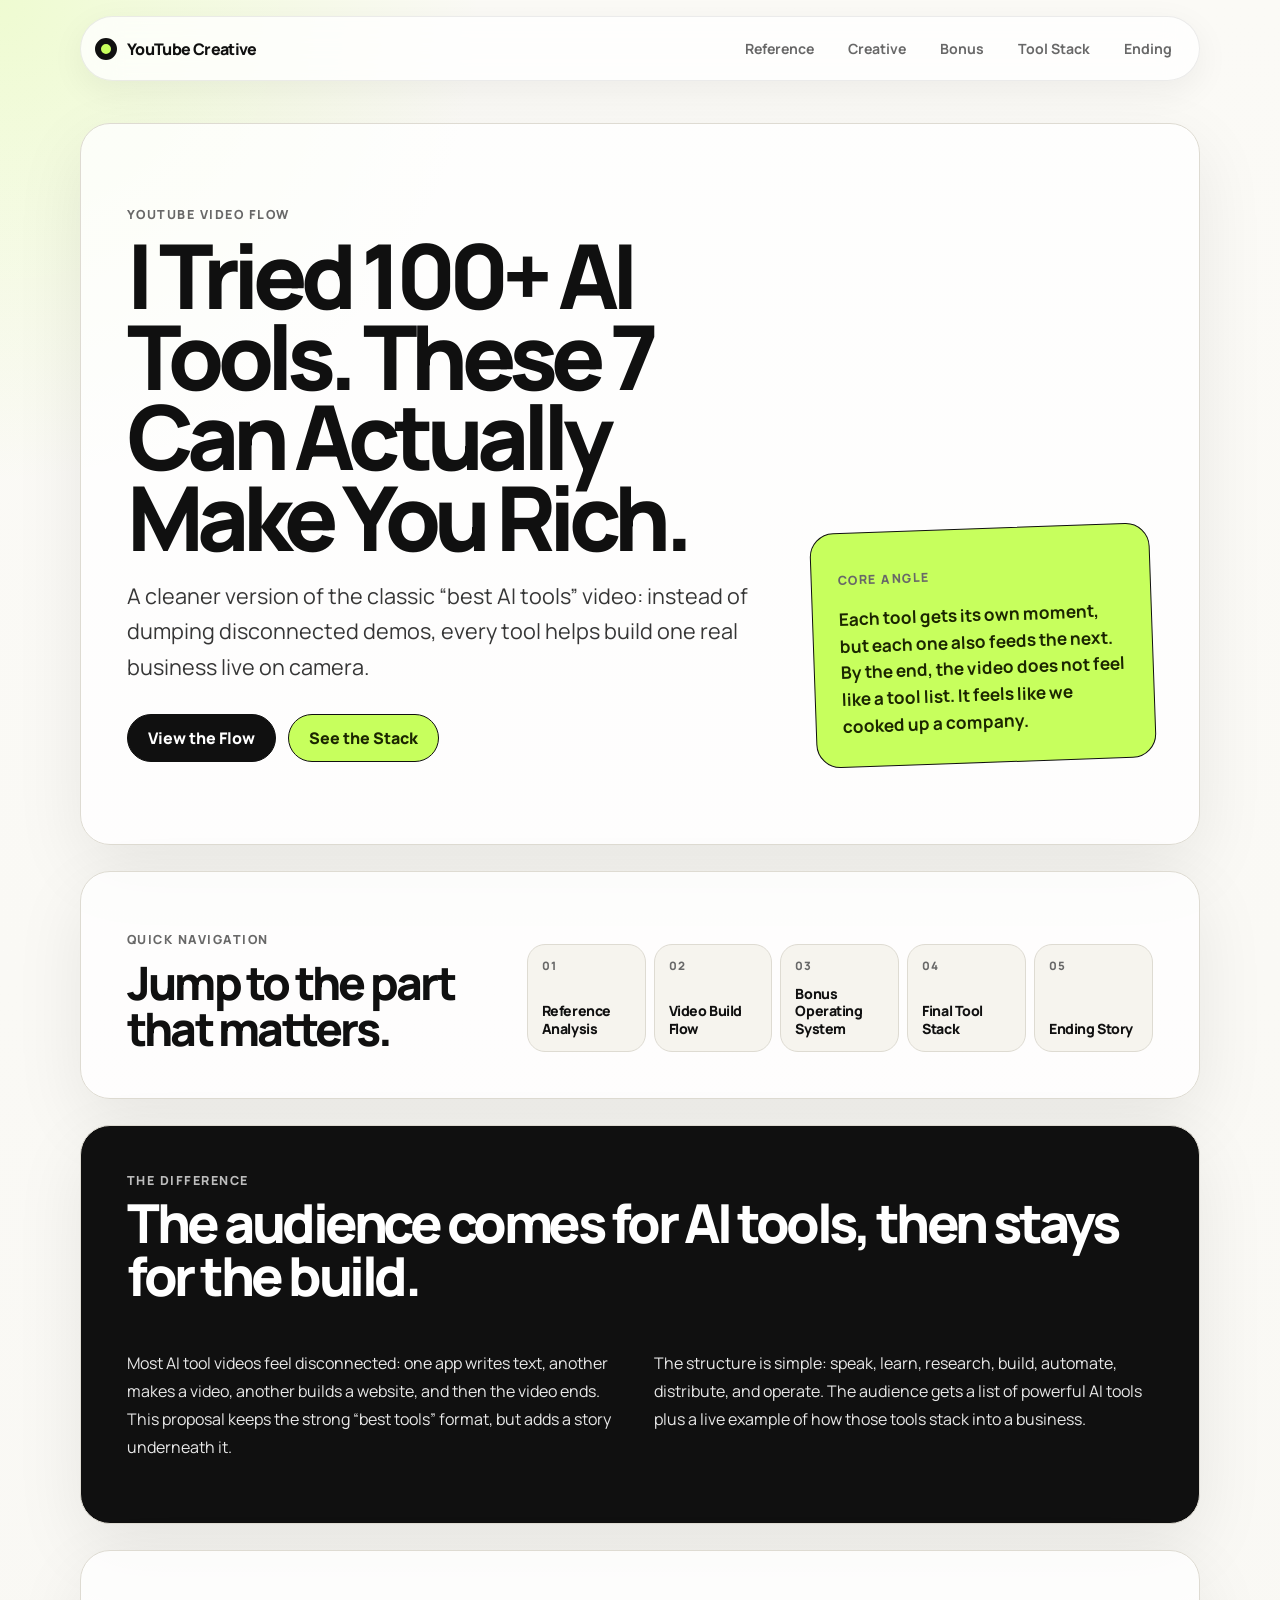
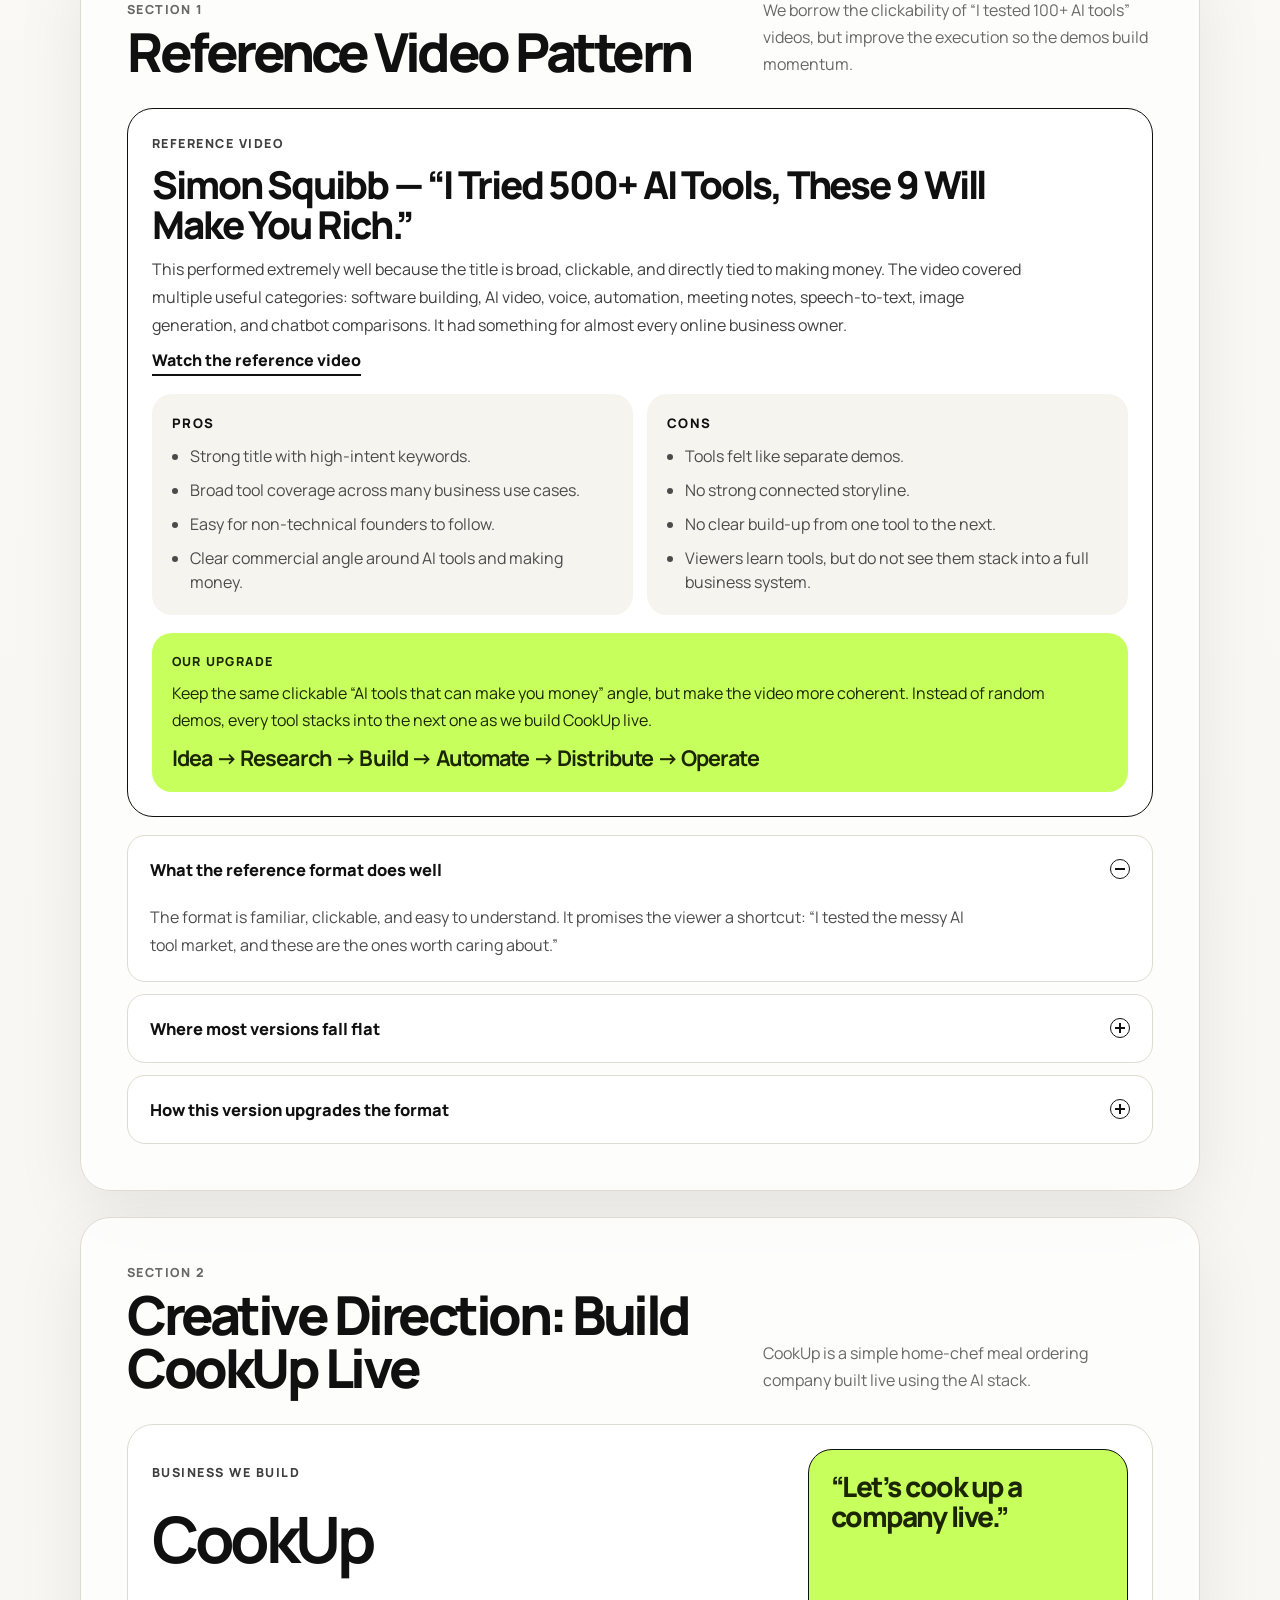
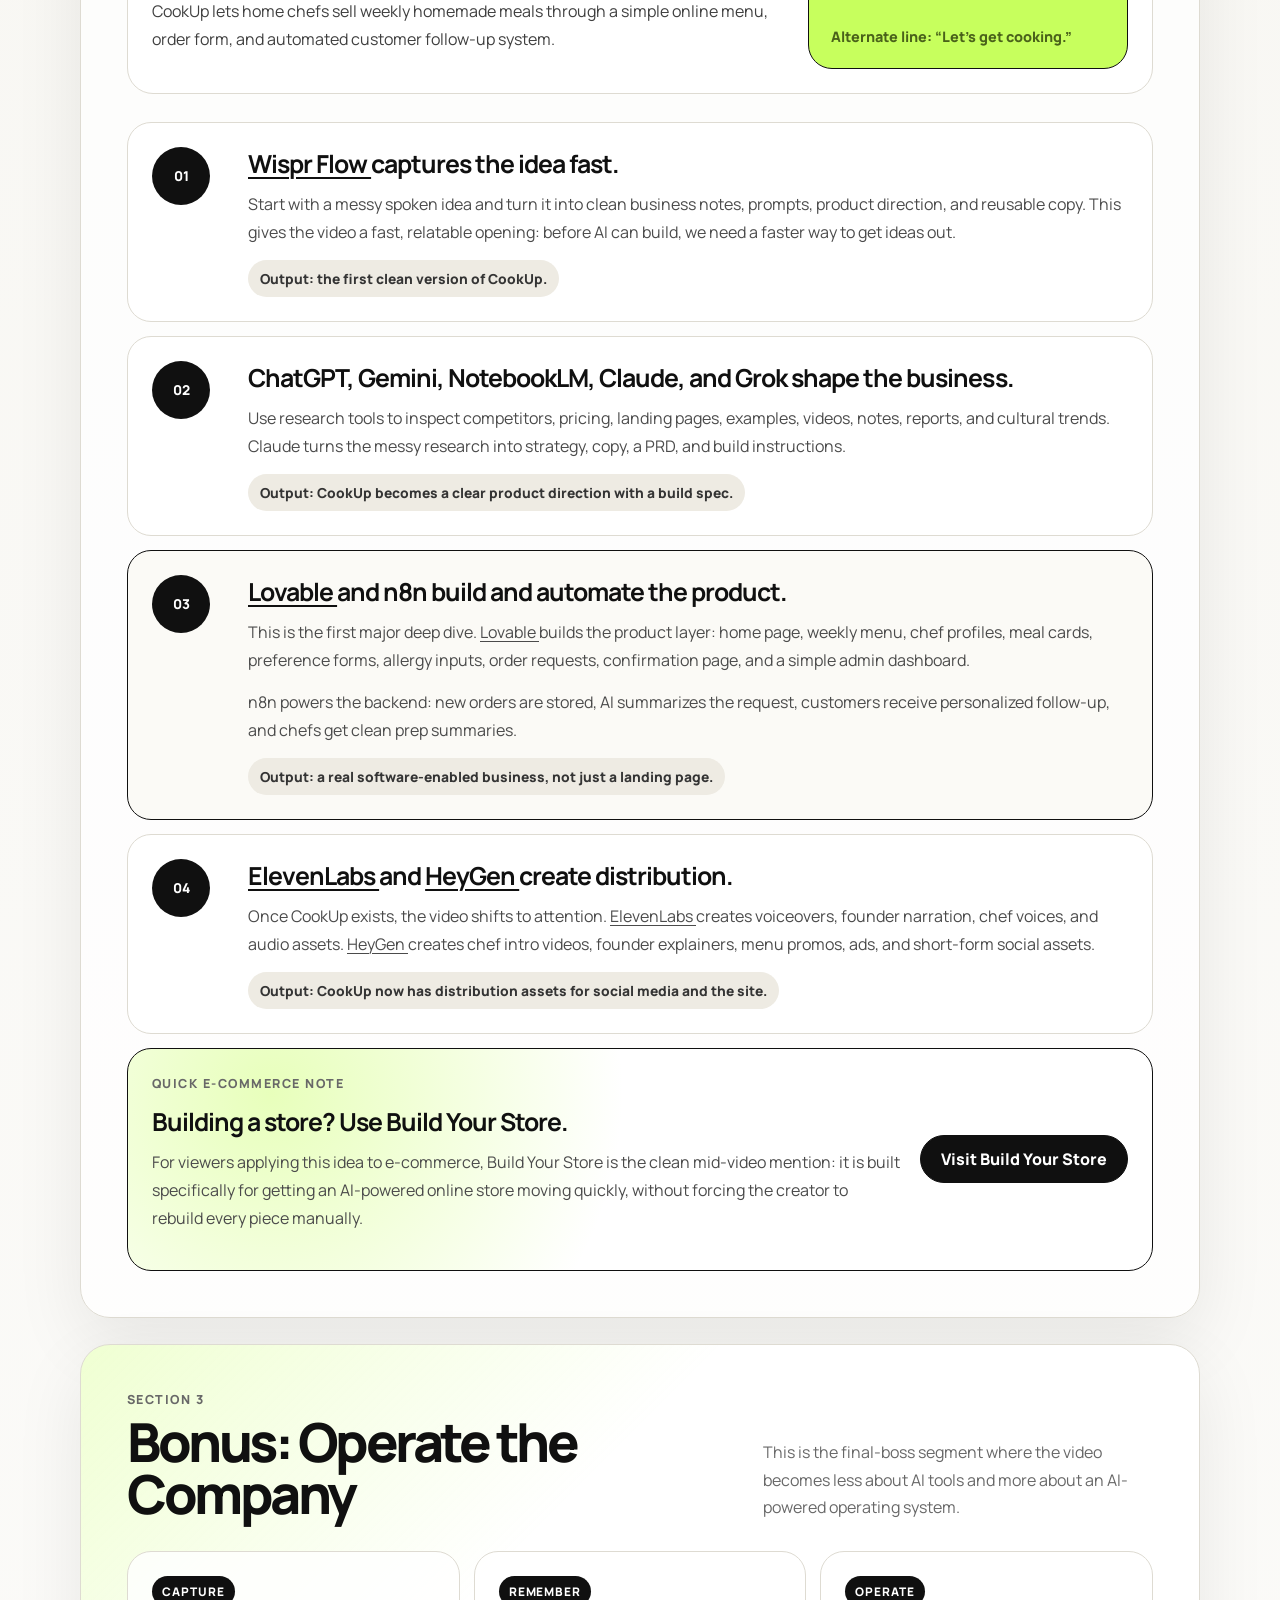
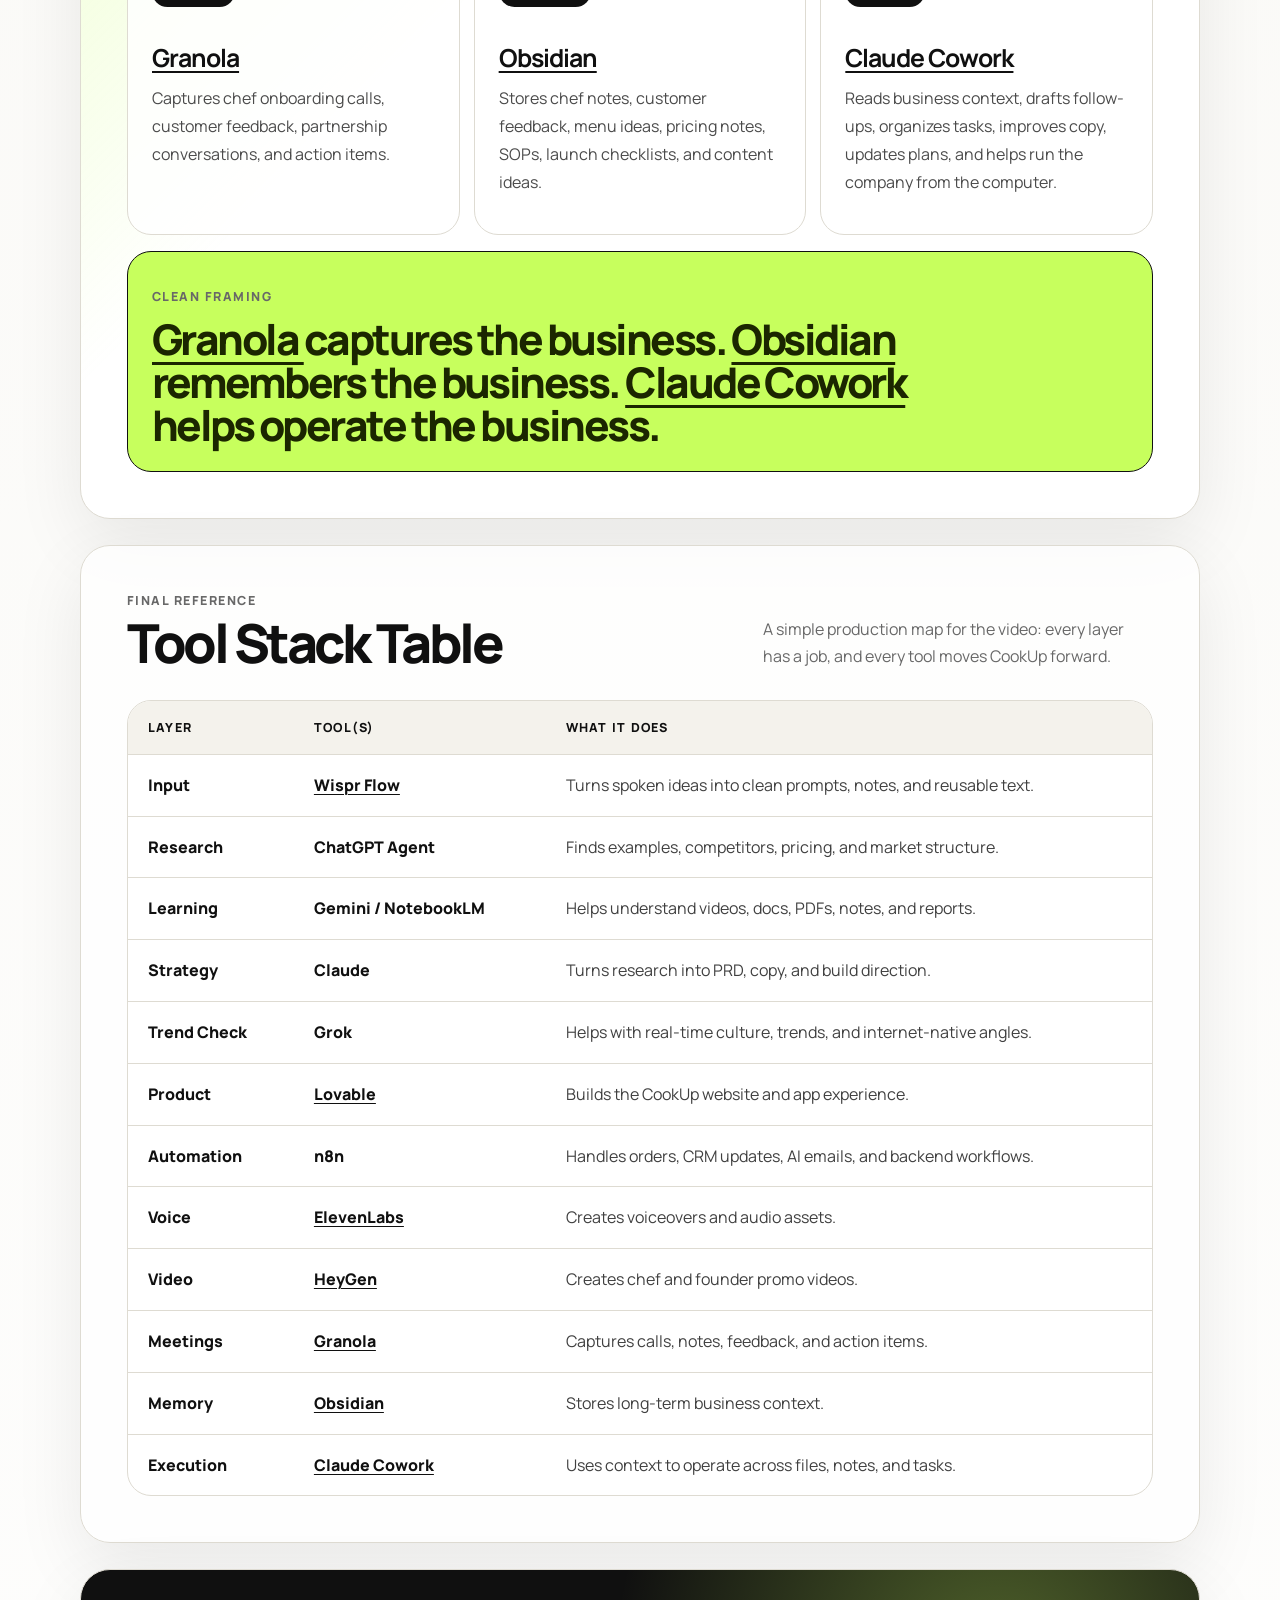
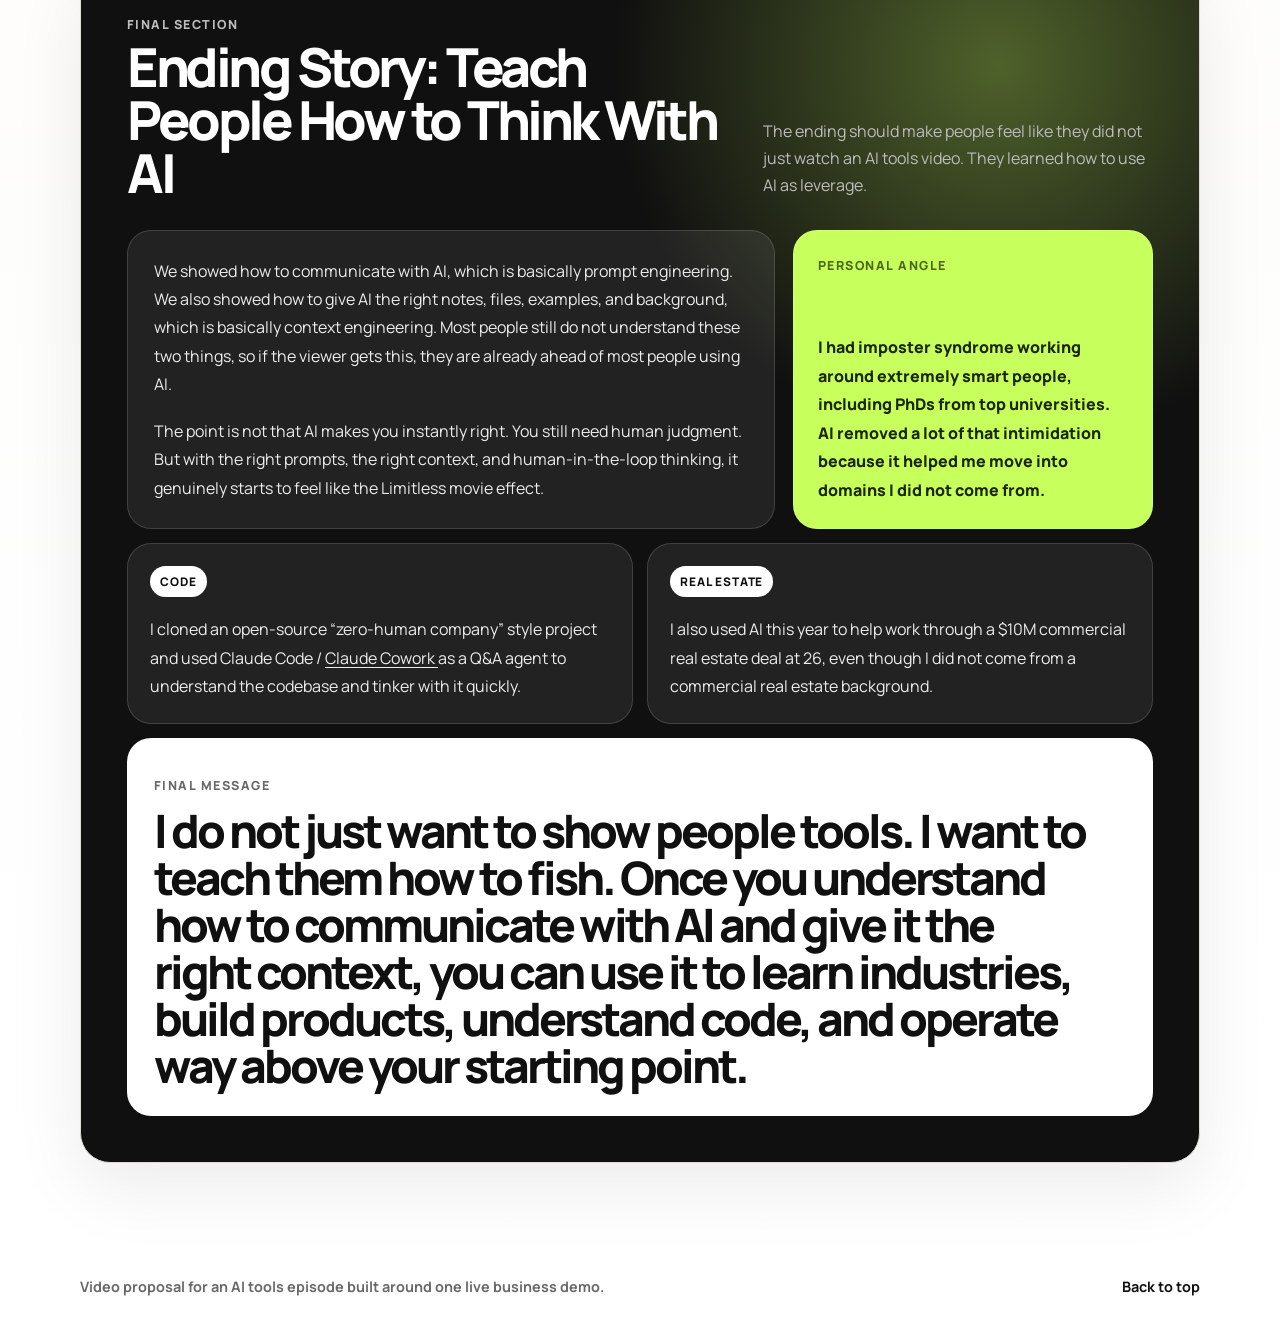
==== commit ab56e1d9: "Refine creative brief typography" ====
--- a/index.html
+++ b/index.html
@@ -7,11 +7,11 @@
       name="description"
       content="A clean YouTube video proposal for an AI tools video that builds a real business live."
     />
-    <title>AI Tools Video Proposal | CookUp</title>
+    <title>YouTube Creative | AI Tools Video Idea</title>
     <link rel="preconnect" href="https://fonts.googleapis.com" />
     <link rel="preconnect" href="https://fonts.gstatic.com" crossorigin />
     <link
-      href="https://fonts.googleapis.com/css2?family=Instrument+Serif:ital@0;1&family=Manrope:wght@400;500;600;700;800&display=swap"
+      href="https://fonts.googleapis.com/css2?family=Manrope:wght@400;500;600;700;800&display=swap"
       rel="stylesheet"
     />
     <link rel="stylesheet" href="styles.css" />
@@ -20,7 +20,7 @@
     <header class="site-header">
       <a class="brand" href="#top" aria-label="Go to top">
         <span class="brand-mark"></span>
-        <span>CookUp Proposal</span>
+        <span>YouTube Creative</span>
       </a>
       <button class="menu-toggle" type="button" aria-expanded="false" aria-controls="primary-nav">
         <span class="menu-toggle-line"></span>
@@ -30,7 +30,7 @@
       </button>
       <nav id="primary-nav" class="nav" aria-label="Page sections">
         <a href="#reference">Reference</a>
-        <a href="#video">Our Video</a>
+        <a href="#video">Creative</a>
         <a href="#bonus">Bonus</a>
         <a href="#stack">Tool Stack</a>
         <a href="#ending">Ending</a>
@@ -76,7 +76,7 @@
           </a>
           <a href="#video">
             <span>02</span>
-            CookUp Build Flow
+            Video Build Flow
           </a>
           <a href="#bonus">
             <span>03</span>
@@ -226,7 +226,7 @@
         <div class="section-heading">
           <div>
             <div class="section-kicker">Section 2</div>
-            <h2>Our Video: Build CookUp Live</h2>
+            <h2>Creative Direction: Build CookUp Live</h2>
           </div>
           <p>
             CookUp is a simple home-chef meal ordering company built live using
--- a/styles.css
+++ b/styles.css
@@ -147,11 +147,10 @@
 .hero h1 {
   max-width: 780px;
   margin: 12px 0 20px;
-  font-family: "Instrument Serif", serif;
-  font-size: clamp(4rem, 10vw, 8.7rem);
-  font-weight: 400;
+  font-size: clamp(3.2rem, 7vw, 6.6rem);
+  font-weight: 800;
   letter-spacing: -0.075em;
-  line-height: 0.82;
+  line-height: 0.9;
 }
 
 .hero-copy {
@@ -225,11 +224,10 @@
 
 .jump-map h2 {
   margin: 8px 0 0;
-  font-family: "Instrument Serif", serif;
-  font-size: clamp(2.3rem, 4vw, 4rem);
-  font-weight: 400;
-  letter-spacing: -0.055em;
-  line-height: 0.94;
+  font-size: clamp(1.85rem, 3.6vw, 3.3rem);
+  font-weight: 800;
+  letter-spacing: -0.06em;
+  line-height: 1;
 }
 
 .jump-links {
@@ -271,11 +269,10 @@
 .intro-panel h2,
 .section-heading h2 {
   margin: 8px 0 0;
-  font-family: "Instrument Serif", serif;
-  font-size: clamp(2.5rem, 5vw, 5.2rem);
-  font-weight: 400;
-  letter-spacing: -0.055em;
-  line-height: 0.9;
+  font-size: clamp(2.1rem, 4.2vw, 4.2rem);
+  font-weight: 800;
+  letter-spacing: -0.065em;
+  line-height: 0.98;
 }
 
 .split-copy {
@@ -325,11 +322,10 @@
 .reference-main h3 {
   max-width: 850px;
   margin: 0;
-  font-family: "Instrument Serif", serif;
-  font-size: clamp(2rem, 4vw, 4rem);
-  font-weight: 400;
-  letter-spacing: -0.06em;
-  line-height: 0.96;
+  font-size: clamp(1.6rem, 3vw, 2.8rem);
+  font-weight: 800;
+  letter-spacing: -0.055em;
+  line-height: 1.04;
 }
 
 .reference-main p {
@@ -522,10 +518,10 @@
 .quote-card p {
   margin: 0;
   color: var(--accent-ink);
-  font-family: "Instrument Serif", serif;
-  font-size: 2rem;
-  letter-spacing: -0.05em;
-  line-height: 0.95;
+  font-size: 1.75rem;
+  font-weight: 800;
+  letter-spacing: -0.055em;
+  line-height: 1.05;
 }
 
 .quote-card span {
@@ -657,10 +653,10 @@
 .callout p:last-child {
   max-width: 860px;
   margin: 8px 0 0;
-  font-family: "Instrument Serif", serif;
-  font-size: clamp(1.9rem, 4vw, 3.6rem);
+  font-size: clamp(1.55rem, 3.3vw, 3rem);
+  font-weight: 800;
   letter-spacing: -0.06em;
-  line-height: 0.95;
+  line-height: 1.02;
 }
 
 .table-wrap {
@@ -826,10 +822,10 @@
 .final-message p:last-child {
   max-width: 940px;
   margin: 10px 0 0;
-  font-family: "Instrument Serif", serif;
-  font-size: clamp(2rem, 4.4vw, 4.4rem);
+  font-size: clamp(1.65rem, 3.6vw, 3.4rem);
+  font-weight: 800;
   letter-spacing: -0.065em;
-  line-height: 0.95;
+  line-height: 1.02;
 }
 
 @media (max-width: 860px) {
@@ -947,20 +943,21 @@
   }
 
   .hero h1 {
-    font-size: clamp(2.95rem, 13.5vw, 3.7rem);
-    letter-spacing: -0.06em;
-    line-height: 0.9;
+    font-size: clamp(2.45rem, 11vw, 3.2rem);
+    letter-spacing: -0.065em;
+    line-height: 0.98;
     text-wrap: balance;
   }
 
+  .jump-map h2,
   .intro-panel h2,
   .section-heading h2,
   .reference-main h3,
   .callout p:last-child,
   .final-message p:last-child {
-    font-size: clamp(2.05rem, 10.8vw, 3rem);
+    font-size: clamp(1.72rem, 8.5vw, 2.45rem);
     letter-spacing: -0.055em;
-    line-height: 0.96;
+    line-height: 1.04;
     text-wrap: balance;
   }
 
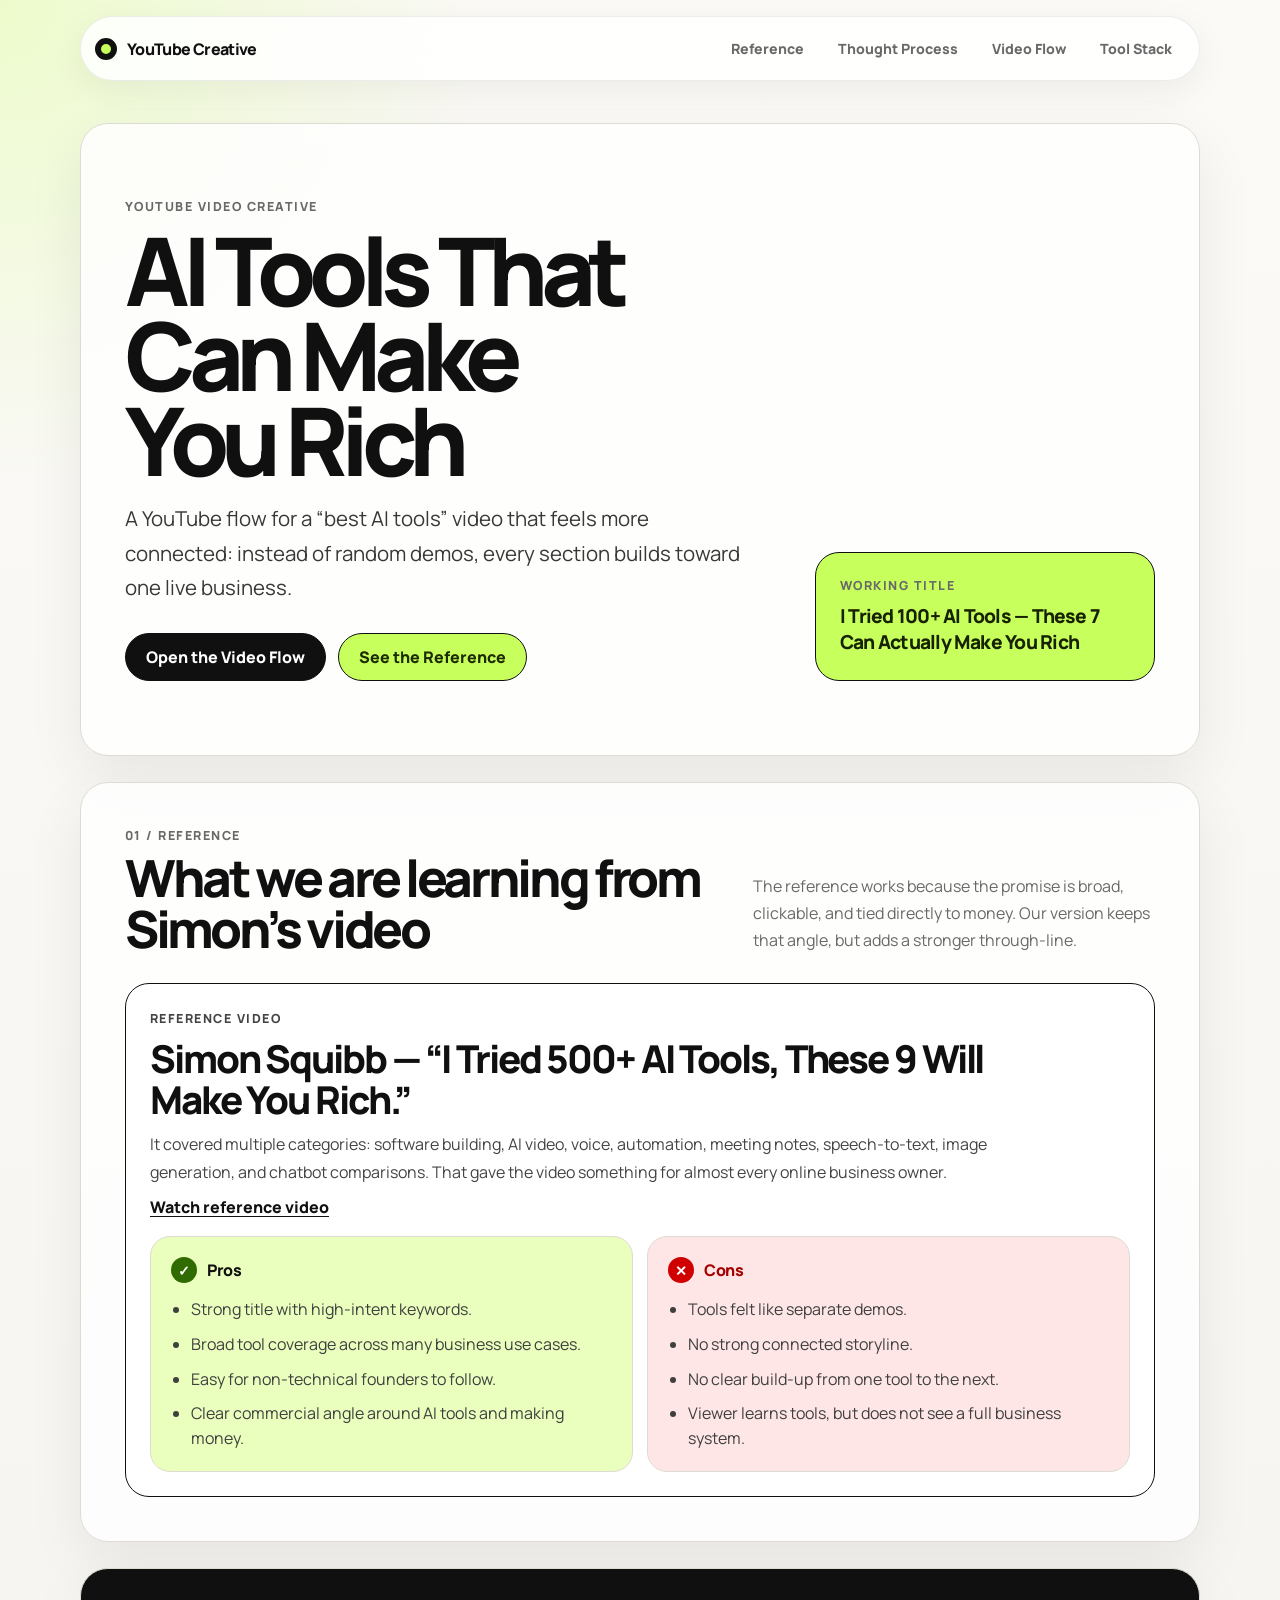
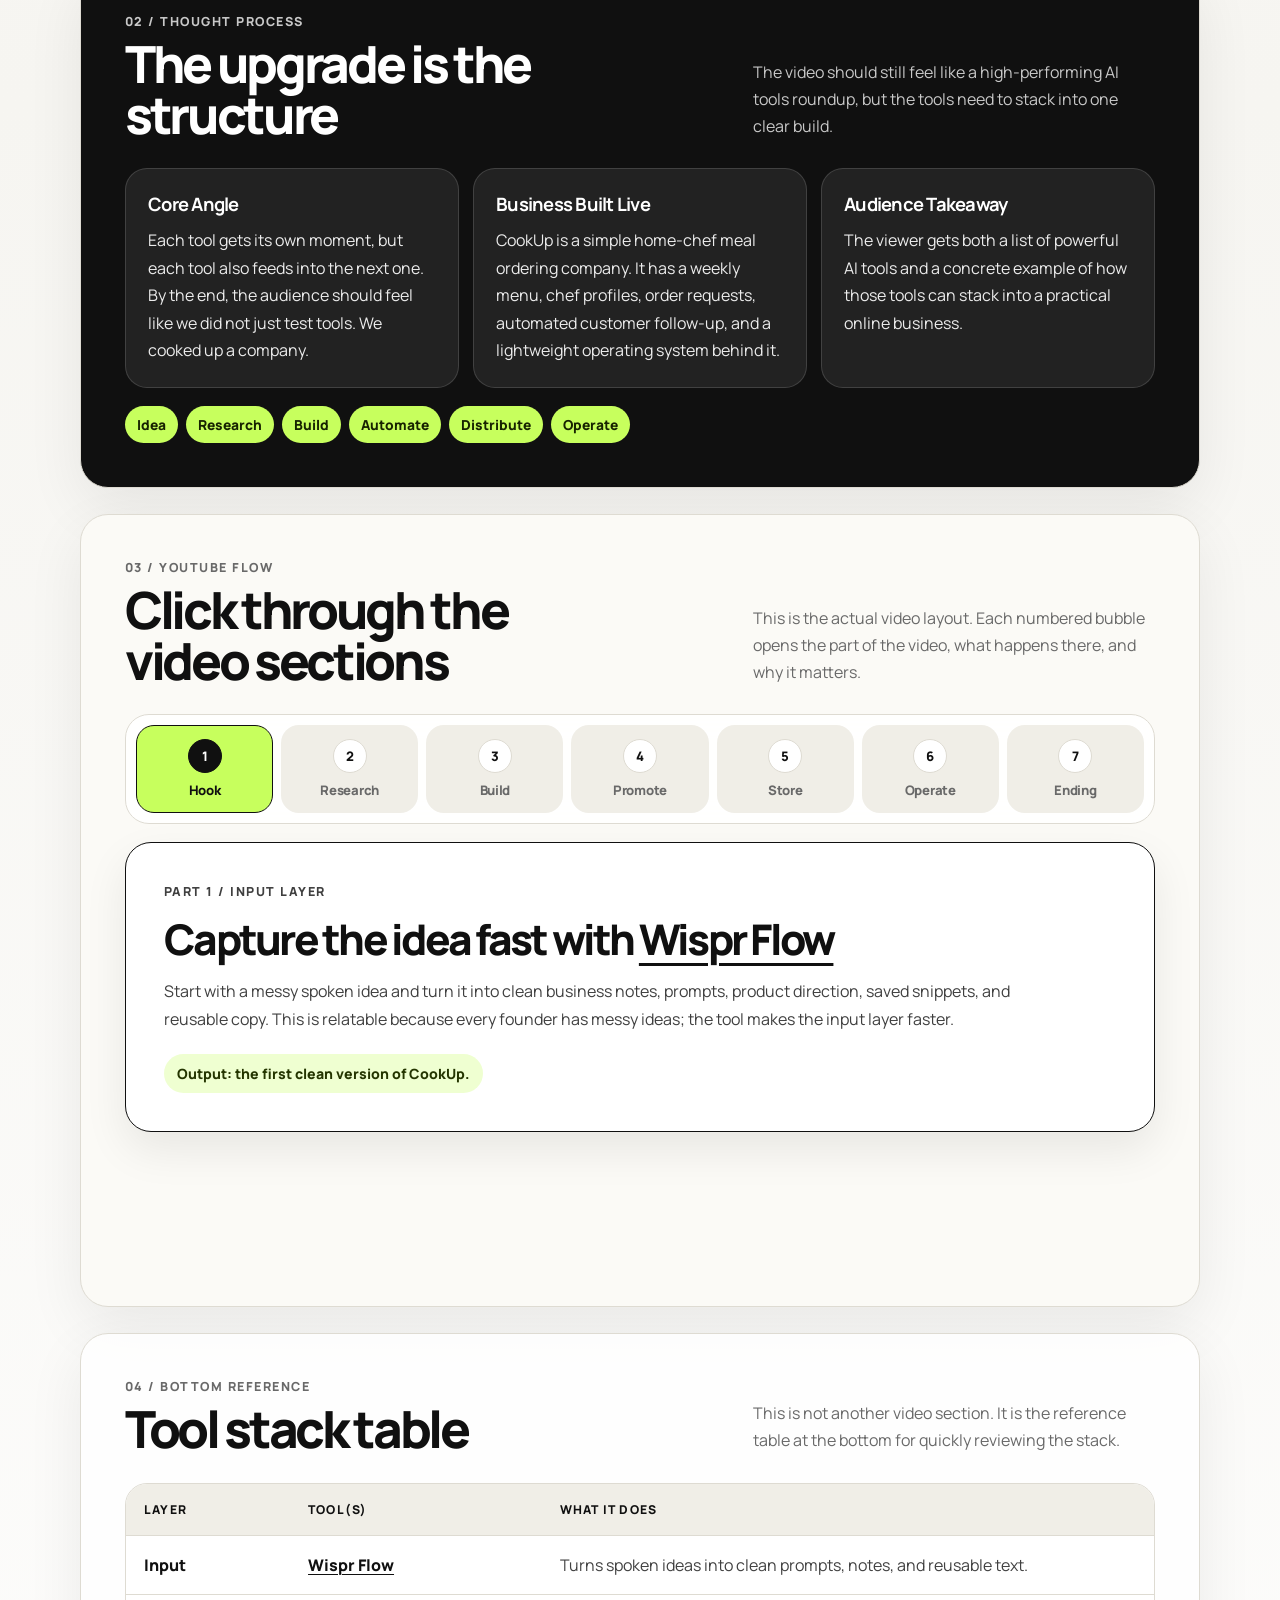
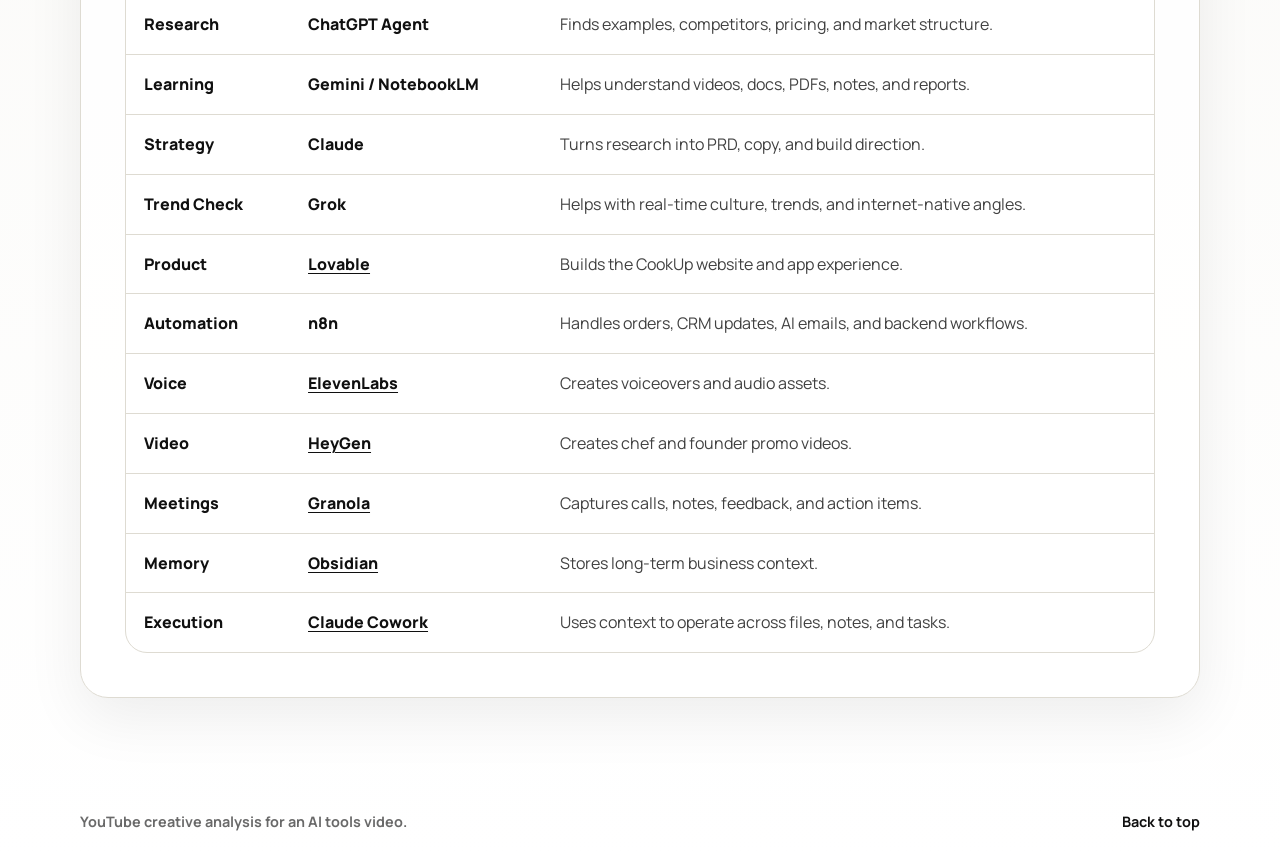
==== commit ba0b03cd: "Restructure video creative flow" ====
--- a/index.html
+++ b/index.html
@@ -5,9 +5,9 @@
     <meta name="viewport" content="width=device-width, initial-scale=1.0" />
     <meta
       name="description"
-      content="A clean YouTube video proposal for an AI tools video that builds a real business live."
+      content="YouTube creative analysis for an AI tools video built around one connected business demo."
     />
-    <title>YouTube Creative | AI Tools Video Idea</title>
+    <title>YouTube Creative | AI Tools Video Flow</title>
     <link rel="preconnect" href="https://fonts.googleapis.com" />
     <link rel="preconnect" href="https://fonts.gstatic.com" crossorigin />
     <link
@@ -30,110 +30,56 @@
       </button>
       <nav id="primary-nav" class="nav" aria-label="Page sections">
         <a href="#reference">Reference</a>
-        <a href="#video">Creative</a>
-        <a href="#bonus">Bonus</a>
+        <a href="#thinking">Thought Process</a>
+        <a href="#flow">Video Flow</a>
         <a href="#stack">Tool Stack</a>
-        <a href="#ending">Ending</a>
       </nav>
     </header>
 
     <main id="top">
       <section class="hero section-shell">
-        <div class="eyebrow">YouTube Video Flow</div>
+        <div class="eyebrow">YouTube Video Creative</div>
         <div class="hero-grid">
           <div>
-            <h1>I Tried 100+ AI Tools. These 7 Can Actually Make You Rich.</h1>
+            <h1>AI Tools That Can Make You Rich</h1>
             <p class="hero-copy">
-              A cleaner version of the classic “best AI tools” video: instead of
-              dumping disconnected demos, every tool helps build one real business
-              live on camera.
+              A YouTube flow for a “best AI tools” video that feels more connected:
+              instead of random demos, every section builds toward one live business.
             </p>
             <div class="hero-actions">
-              <a class="button primary" href="#video">View the Flow</a>
-              <a class="button secondary" href="#stack">See the Stack</a>
+              <a class="button primary" href="#flow">Open the Video Flow</a>
+              <a class="button secondary" href="#reference">See the Reference</a>
             </div>
           </div>
-          <aside class="hero-card" aria-label="Core angle">
-            <p class="label">Core Angle</p>
-            <p>
-              Each tool gets its own moment, but each one also feeds the next.
-              By the end, the video does not feel like a tool list. It feels
-              like we cooked up a company.
-            </p>
+          <aside class="hero-card">
+            <p class="label">Working Title</p>
+            <p>I Tried 100+ AI Tools — These 7 Can Actually Make You Rich</p>
           </aside>
-        </div>
-      </section>
-
-      <section class="jump-map section-shell" aria-label="Quick navigation">
-        <div>
-          <p class="section-kicker">Quick Navigation</p>
-          <h2>Jump to the part that matters.</h2>
-        </div>
-        <div class="jump-links">
-          <a href="#reference">
-            <span>01</span>
-            Reference Analysis
-          </a>
-          <a href="#video">
-            <span>02</span>
-            Video Build Flow
-          </a>
-          <a href="#bonus">
-            <span>03</span>
-            Bonus Operating System
-          </a>
-          <a href="#stack">
-            <span>04</span>
-            Final Tool Stack
-          </a>
-          <a href="#ending">
-            <span>05</span>
-            Ending Story
-          </a>
-        </div>
-      </section>
-
-      <section class="section-shell intro-panel" aria-label="Video thesis">
-        <div class="section-kicker">The Difference</div>
-        <h2>The audience comes for AI tools, then stays for the build.</h2>
-        <div class="split-copy">
-          <p>
-            Most AI tool videos feel disconnected: one app writes text, another
-            makes a video, another builds a website, and then the video ends.
-            This proposal keeps the strong “best tools” format, but adds a
-            story underneath it.
-          </p>
-          <p>
-            The structure is simple: speak, learn, research, build, automate,
-            distribute, and operate. The audience gets a list of powerful AI
-            tools plus a live example of how those tools stack into a business.
-          </p>
         </div>
       </section>
 
       <section id="reference" class="section-shell">
         <div class="section-heading">
           <div>
-            <div class="section-kicker">Section 1</div>
-            <h2>Reference Video Pattern</h2>
+            <div class="section-kicker">01 / Reference</div>
+            <h2>What we are learning from Simon’s video</h2>
           </div>
           <p>
-            We borrow the clickability of “I tested 100+ AI tools” videos, but
-            improve the execution so the demos build momentum.
+            The reference works because the promise is broad, clickable, and tied
+            directly to money. Our version keeps that angle, but adds a stronger
+            through-line.
           </p>
         </div>
 
-        <article class="reference-feature">
-          <div class="reference-main">
+        <article class="reference-card">
+          <div class="reference-copy">
             <p class="label">Reference Video</p>
             <h3>Simon Squibb — “I Tried 500+ AI Tools, These 9 Will Make You Rich.”</h3>
             <p>
-              This performed extremely well because the title is broad,
-              clickable, and directly tied to making money. The video covered
-              multiple useful categories: software building, AI video, voice,
+              It covered multiple categories: software building, AI video, voice,
               automation, meeting notes, speech-to-text, image generation, and
-              chatbot comparisons. It had something for almost every online
-              business owner.
+              chatbot comparisons. That gave the video something for almost every
+              online business owner.
             </p>
             <a
               class="text-link"
@@ -141,12 +87,13 @@
               target="_blank"
               rel="noreferrer"
             >
-              Watch the reference video
+              Watch reference video
             </a>
           </div>
-          <div class="reference-lists">
-            <div>
-              <h4>Pros</h4>
+
+          <div class="pros-cons">
+            <div class="pc-card pros-card">
+              <h4><span aria-hidden="true">✓</span> Pros</h4>
               <ul>
                 <li>Strong title with high-intent keywords.</li>
                 <li>Broad tool coverage across many business use cases.</li>
@@ -154,300 +101,241 @@
                 <li>Clear commercial angle around AI tools and making money.</li>
               </ul>
             </div>
-            <div>
-              <h4>Cons</h4>
+            <div class="pc-card cons-card">
+              <h4><span aria-hidden="true">✕</span> Cons</h4>
               <ul>
                 <li>Tools felt like separate demos.</li>
                 <li>No strong connected storyline.</li>
                 <li>No clear build-up from one tool to the next.</li>
-                <li>Viewers learn tools, but do not see them stack into a full business system.</li>
+                <li>Viewer learns tools, but does not see a full business system.</li>
               </ul>
             </div>
           </div>
-          <div class="upgrade-strip">
-            <span>Our Upgrade</span>
-            <p>
-              Keep the same clickable “AI tools that can make you money” angle,
-              but make the video more coherent. Instead of random demos, every
-              tool stacks into the next one as we build CookUp live.
-            </p>
-            <strong>Idea → Research → Build → Automate → Distribute → Operate</strong>
-          </div>
         </article>
-
-        <div class="accordion" data-accordion>
-          <article class="accordion-item open">
-            <button class="accordion-trigger" type="button" aria-expanded="true">
-              <span>What the reference format does well</span>
-              <span class="icon" aria-hidden="true"></span>
-            </button>
-            <div class="accordion-panel">
-              <p>
-                The format is familiar, clickable, and easy to understand. It
-                promises the viewer a shortcut: “I tested the messy AI tool
-                market, and these are the ones worth caring about.”
-              </p>
-            </div>
-          </article>
-
-          <article class="accordion-item">
-            <button class="accordion-trigger" type="button" aria-expanded="false">
-              <span>Where most versions fall flat</span>
-              <span class="icon" aria-hidden="true"></span>
-            </button>
-            <div class="accordion-panel">
-              <p>
-                Most videos jump from tool to tool without a larger payoff:
-                Tool 1 does this, Tool 2 does that, Tool 3 creates a video,
-                Tool 4 builds a website. It is useful, but it can feel like a
-                playlist of demos instead of a story.
-              </p>
-            </div>
-          </article>
-
-          <article class="accordion-item">
-            <button class="accordion-trigger" type="button" aria-expanded="false">
-              <span>How this version upgrades the format</span>
-              <span class="icon" aria-hidden="true"></span>
-            </button>
-            <div class="accordion-panel">
-              <p>
-                Every tool still gets a clear standalone moment, but each tool
-                also moves the same company forward. The video keeps the pacing
-                of a tool roundup while gaining the satisfaction of a build
-                challenge.
-              </p>
-            </div>
-          </article>
-        </div>
       </section>
 
-      <section id="video" class="section-shell">
+      <section id="thinking" class="section-shell thinking-section">
         <div class="section-heading">
           <div>
-            <div class="section-kicker">Section 2</div>
-            <h2>Creative Direction: Build CookUp Live</h2>
+            <div class="section-kicker">02 / Thought Process</div>
+            <h2>The upgrade is the structure</h2>
           </div>
           <p>
-            CookUp is a simple home-chef meal ordering company built live using
-            the AI stack.
+            The video should still feel like a high-performing AI tools roundup,
+            but the tools need to stack into one clear build.
           </p>
         </div>
 
-        <div class="business-card">
-          <div>
-            <p class="label">Business We Build</p>
-            <h3>CookUp</h3>
+        <div class="thinking-grid">
+          <article>
+            <h3>Core Angle</h3>
             <p>
-              CookUp lets home chefs sell weekly homemade meals through a simple
-              online menu, order form, and automated customer follow-up system.
-            </p>
-          </div>
-          <div class="quote-card">
-            <p>“Let’s cook up a company live.”</p>
-            <span>Alternate line: “Let’s get cooking.”</span>
-          </div>
-        </div>
-
-        <div class="timeline" aria-label="Tool-by-tool video flow">
-          <article class="timeline-item">
-            <div class="step-number">01</div>
-            <div>
-              <h3>
-                <a class="tool-link" href="https://wisprflow.ai/" target="_blank" rel="noreferrer">
-                  Wispr Flow
-                </a>
-                captures the idea fast.
-              </h3>
-              <p>
-                Start with a messy spoken idea and turn it into clean business
-                notes, prompts, product direction, and reusable copy. This gives
-                the video a fast, relatable opening: before AI can build, we need
-                a faster way to get ideas out.
-              </p>
-              <div class="output">Output: the first clean version of CookUp.</div>
-            </div>
-          </article>
-
-          <article class="timeline-item">
-            <div class="step-number">02</div>
-            <div>
-              <h3>ChatGPT, Gemini, NotebookLM, Claude, and Grok shape the business.</h3>
-              <p>
-                Use research tools to inspect competitors, pricing, landing
-                pages, examples, videos, notes, reports, and cultural trends.
-                Claude turns the messy research into strategy, copy, a PRD, and
-                build instructions.
-              </p>
-              <div class="output">Output: CookUp becomes a clear product direction with a build spec.</div>
-            </div>
-          </article>
-
-          <article class="timeline-item feature-step">
-            <div class="step-number">03</div>
-            <div>
-              <h3>
-                <a class="tool-link" href="https://lovable.dev/" target="_blank" rel="noreferrer">
-                  Lovable
-                </a>
-                and n8n build and automate the product.
-              </h3>
-              <p>
-                This is the first major deep dive.
-                <a class="tool-link" href="https://lovable.dev/" target="_blank" rel="noreferrer">
-                  Lovable
-                </a>
-                builds the product layer: home page, weekly menu, chef profiles, meal cards,
-                preference forms, allergy inputs, order requests, confirmation
-                page, and a simple admin dashboard.
-              </p>
-              <p>
-                n8n powers the backend: new orders are stored, AI summarizes
-                the request, customers receive personalized follow-up, and chefs
-                get clean prep summaries.
-              </p>
-              <div class="output">Output: a real software-enabled business, not just a landing page.</div>
-            </div>
-          </article>
-
-          <article class="timeline-item">
-            <div class="step-number">04</div>
-            <div>
-              <h3>
-                <a class="tool-link" href="https://elevenlabs.io/" target="_blank" rel="noreferrer">
-                  ElevenLabs
-                </a>
-                and
-                <a class="tool-link" href="https://www.heygen.com/" target="_blank" rel="noreferrer">
-                  HeyGen
-                </a>
-                create distribution.
-              </h3>
-              <p>
-                Once CookUp exists, the video shifts to attention.
-                <a class="tool-link" href="https://elevenlabs.io/" target="_blank" rel="noreferrer">
-                  ElevenLabs
-                </a>
-                creates voiceovers, founder narration, chef voices, and audio
-                assets.
-                <a class="tool-link" href="https://www.heygen.com/" target="_blank" rel="noreferrer">
-                  HeyGen
-                </a>
-                creates chef intro videos, founder explainers,
-                menu promos, ads, and short-form social assets.
-              </p>
-              <div class="output">Output: CookUp now has distribution assets for social media and the site.</div>
-            </div>
-          </article>
-
-          <article class="promo-card" aria-label="Build Your Store promo">
-            <div>
-              <p class="label">Quick E-Commerce Note</p>
-              <h3>Building a store? Use Build Your Store.</h3>
-              <p>
-                For viewers applying this idea to e-commerce, Build Your Store
-                is the clean mid-video mention: it is built specifically for
-                getting an AI-powered online store moving quickly, without
-                forcing the creator to rebuild every piece manually.
-              </p>
-            </div>
-            <a class="button primary" href="https://www.buildyourstore.ai/" target="_blank" rel="noreferrer">
-              Visit Build Your Store
-            </a>
-          </article>
-        </div>
-      </section>
-
-      <section id="bonus" class="section-shell bonus-section">
-        <div class="section-heading">
-          <div>
-            <div class="section-kicker">Section 3</div>
-            <h2>Bonus: Operate the Company</h2>
-          </div>
-          <p>
-            This is the final-boss segment where the video becomes less about
-            AI tools and more about an AI-powered operating system.
-          </p>
-        </div>
-
-        <div class="three-up">
-          <article>
-            <span>Capture</span>
-            <h3>
-              <a class="tool-link" href="https://www.granola.ai/" target="_blank" rel="noreferrer">
-                Granola
-              </a>
-            </h3>
-            <p>
-              Captures chef onboarding calls, customer feedback, partnership
-              conversations, and action items.
+              Each tool gets its own moment, but each tool also feeds into the
+              next one. By the end, the audience should feel like we did not just
+              test tools. We cooked up a company.
             </p>
           </article>
           <article>
-            <span>Remember</span>
-            <h3>
-              <a class="tool-link" href="https://obsidian.md/" target="_blank" rel="noreferrer">
-                Obsidian
-              </a>
-            </h3>
+            <h3>Business Built Live</h3>
             <p>
-              Stores chef notes, customer feedback, menu ideas, pricing notes,
-              SOPs, launch checklists, and content ideas.
+              CookUp is a simple home-chef meal ordering company. It has a weekly
+              menu, chef profiles, order requests, automated customer follow-up,
+              and a lightweight operating system behind it.
             </p>
           </article>
           <article>
-            <span>Operate</span>
-            <h3>
-              <a
-                class="tool-link"
-                href="https://www.anthropic.com/product/claude-cowork"
-                target="_blank"
-                rel="noreferrer"
-              >
-                Claude Cowork
-              </a>
-            </h3>
+            <h3>Audience Takeaway</h3>
             <p>
-              Reads business context, drafts follow-ups, organizes tasks,
-              improves copy, updates plans, and helps run the company from the
-              computer.
+              The viewer gets both a list of powerful AI tools and a concrete
+              example of how those tools can stack into a practical online
+              business.
             </p>
           </article>
         </div>
 
-        <div class="callout">
-          <p class="label">Clean Framing</p>
+        <div class="flow-strip" aria-label="Video structure summary">
+          <span>Idea</span>
+          <span>Research</span>
+          <span>Build</span>
+          <span>Automate</span>
+          <span>Distribute</span>
+          <span>Operate</span>
+        </div>
+      </section>
+
+      <section id="flow" class="section-shell flow-section">
+        <div class="section-heading">
+          <div>
+            <div class="section-kicker">03 / YouTube Flow</div>
+            <h2>Click through the video sections</h2>
+          </div>
           <p>
-            <a class="tool-link" href="https://www.granola.ai/" target="_blank" rel="noreferrer">
-              Granola
-            </a>
-            captures the business.
-            <a class="tool-link" href="https://obsidian.md/" target="_blank" rel="noreferrer">
-              Obsidian
-            </a>
-            remembers the business.
-            <a
-              class="tool-link"
-              href="https://www.anthropic.com/product/claude-cowork"
-              target="_blank"
-              rel="noreferrer"
-            >
-              Claude Cowork
-            </a>
-            helps operate the business.
+            This is the actual video layout. Each numbered bubble opens the part
+            of the video, what happens there, and why it matters.
           </p>
+        </div>
+
+        <div class="flow-tabs" data-flow-tabs>
+          <div class="flow-tab-list" role="tablist" aria-label="Video sections">
+            <button class="flow-tab active" type="button" role="tab" aria-selected="true" aria-controls="flow-1" data-flow-tab="flow-1">
+              <span>1</span>
+              Hook
+            </button>
+            <button class="flow-tab" type="button" role="tab" aria-selected="false" aria-controls="flow-2" data-flow-tab="flow-2">
+              <span>2</span>
+              Research
+            </button>
+            <button class="flow-tab" type="button" role="tab" aria-selected="false" aria-controls="flow-3" data-flow-tab="flow-3">
+              <span>3</span>
+              Build
+            </button>
+            <button class="flow-tab" type="button" role="tab" aria-selected="false" aria-controls="flow-4" data-flow-tab="flow-4">
+              <span>4</span>
+              Promote
+            </button>
+            <button class="flow-tab" type="button" role="tab" aria-selected="false" aria-controls="flow-5" data-flow-tab="flow-5">
+              <span>5</span>
+              Store
+            </button>
+            <button class="flow-tab" type="button" role="tab" aria-selected="false" aria-controls="flow-6" data-flow-tab="flow-6">
+              <span>6</span>
+              Operate
+            </button>
+            <button class="flow-tab" type="button" role="tab" aria-selected="false" aria-controls="flow-7" data-flow-tab="flow-7">
+              <span>7</span>
+              Ending
+            </button>
+          </div>
+
+          <div class="flow-panels">
+            <article id="flow-1" class="flow-panel active" role="tabpanel">
+              <div class="panel-header">
+                <p class="label">Part 1 / Input Layer</p>
+                <h3>Capture the idea fast with <a class="tool-link" href="https://wisprflow.ai/" target="_blank" rel="noreferrer">Wispr Flow</a></h3>
+              </div>
+              <p>
+                Start with a messy spoken idea and turn it into clean business
+                notes, prompts, product direction, saved snippets, and reusable
+                copy. This is relatable because every founder has messy ideas;
+                the tool makes the input layer faster.
+              </p>
+              <div class="output">Output: the first clean version of CookUp.</div>
+            </article>
+
+            <article id="flow-2" class="flow-panel" role="tabpanel" hidden>
+              <div class="panel-header">
+                <p class="label">Part 2 / Learning + Strategy</p>
+                <h3>Research and shape the business</h3>
+              </div>
+              <p>
+                ChatGPT Agent researches competitors, examples, pricing, landing
+                pages, and business structure. Gemini / NotebookLM helps understand
+                videos, PDFs, docs, notes, and reports. Claude turns the research
+                into strategy, PRD, copy, and build instructions. Grok can help
+                check internet-native language and trend framing.
+              </p>
+              <div class="output">Output: CookUp becomes a clear product direction with a build spec.</div>
+            </article>
+
+            <article id="flow-3" class="flow-panel" role="tabpanel" hidden>
+              <div class="panel-header">
+                <p class="label">Part 3 / Build + Automate</p>
+                <h3>Build the product with <a class="tool-link" href="https://lovable.dev/" target="_blank" rel="noreferrer">Lovable</a> and n8n</h3>
+              </div>
+              <p>
+                Lovable builds the visible product layer: home page, weekly menu,
+                chef profiles, meal cards, customer preference form, allergy and
+                dietary inputs, order request flow, confirmation page, and a simple
+                order dashboard.
+              </p>
+              <p>
+                n8n powers the backend workflow: new order comes in, order is
+                stored in a sheet or CRM, AI summarizes the request, customer gets
+                a personalized follow-up, and chef receives a prep summary.
+              </p>
+              <div class="output">Output: a real software-enabled business, not just a landing page.</div>
+            </article>
+
+            <article id="flow-4" class="flow-panel" role="tabpanel" hidden>
+              <div class="panel-header">
+                <p class="label">Part 4 / Distribution</p>
+                <h3>Create content assets with <a class="tool-link" href="https://elevenlabs.io/" target="_blank" rel="noreferrer">ElevenLabs</a> and <a class="tool-link" href="https://www.heygen.com/" target="_blank" rel="noreferrer">HeyGen</a></h3>
+              </div>
+              <p>
+                Once CookUp exists, the video shifts to attention. ElevenLabs
+                creates founder narration, chef voices, voiceovers, and audio
+                assets. HeyGen creates chef intro videos, founder explainers,
+                weekly menu promos, ads, and short-form content.
+              </p>
+              <div class="output">Output: CookUp now has distribution assets for social media and the website.</div>
+            </article>
+
+            <article id="flow-5" class="flow-panel" role="tabpanel" hidden>
+              <div class="panel-header">
+                <p class="label">Part 5 / Quick Promo</p>
+                <h3>For e-commerce, mention Build Your Store</h3>
+              </div>
+              <p>
+                This is a quick mid-video note, not a full detour. If viewers are
+                applying the same idea to e-commerce specifically, Build Your Store
+                is the relevant shortcut because it is focused on getting an
+                AI-powered online store moving quickly.
+              </p>
+              <a class="button primary" href="https://www.buildyourstore.ai/" target="_blank" rel="noreferrer">
+                Visit Build Your Store
+              </a>
+            </article>
+
+            <article id="flow-6" class="flow-panel" role="tabpanel" hidden>
+              <div class="panel-header">
+                <p class="label">Part 6 / Operating System</p>
+                <h3>Operate the company with Granola, Obsidian, and Claude Cowork</h3>
+              </div>
+              <p>
+                <a class="tool-link" href="https://www.granola.ai/" target="_blank" rel="noreferrer">Granola</a>
+                captures chef calls, customer feedback, partnership conversations,
+                and action items. <a class="tool-link" href="https://obsidian.md/" target="_blank" rel="noreferrer">Obsidian</a>
+                stores chef notes, customer feedback, menu ideas, pricing notes,
+                SOPs, launch checklists, and content ideas.
+                <a class="tool-link" href="https://www.anthropic.com/product/claude-cowork" target="_blank" rel="noreferrer">Claude Cowork</a>
+                uses that context to draft follow-ups, organize tasks, improve
+                copy, update plans, and help manage the business.
+              </p>
+              <div class="output">Framing: Granola captures it. Obsidian remembers it. Claude Cowork operates it.</div>
+            </article>
+
+            <article id="flow-7" class="flow-panel" role="tabpanel" hidden>
+              <div class="panel-header">
+                <p class="label">Part 7 / Ending Story</p>
+                <h3>Close by teaching people how to think with AI</h3>
+              </div>
+              <p>
+                End by making people feel like they did not just watch an AI tools
+                video. They learned how to communicate with AI, which is prompt
+                engineering, and how to give AI the right notes, files, examples,
+                and background, which is context engineering.
+              </p>
+              <p>
+                Connect it to the personal story: imposter syndrome around extremely
+                smart people, using Claude Code / Claude Cowork to understand and
+                tinker with a “zero-human company” codebase, and using AI to help
+                work through a $10M commercial real estate deal at 26.
+              </p>
+              <div class="output">Final message: teach people how to fish, not just show them tools.</div>
+            </article>
+          </div>
         </div>
       </section>
 
       <section id="stack" class="section-shell">
         <div class="section-heading">
           <div>
-            <div class="section-kicker">Final Reference</div>
-            <h2>Tool Stack Table</h2>
+            <div class="section-kicker">04 / Bottom Reference</div>
+            <h2>Tool stack table</h2>
           </div>
           <p>
-            A simple production map for the video: every layer has a job, and
-            every tool moves CookUp forward.
+            This is not another video section. It is the reference table at the
+            bottom for quickly reviewing the stack.
           </p>
         </div>
 
@@ -463,11 +351,7 @@
             <tbody>
               <tr>
                 <td>Input</td>
-                <td>
-                  <a class="tool-link" href="https://wisprflow.ai/" target="_blank" rel="noreferrer">
-                    Wispr Flow
-                  </a>
-                </td>
+                <td><a class="tool-link" href="https://wisprflow.ai/" target="_blank" rel="noreferrer">Wispr Flow</a></td>
                 <td>Turns spoken ideas into clean prompts, notes, and reusable text.</td>
               </tr>
               <tr>
@@ -492,11 +376,7 @@
               </tr>
               <tr>
                 <td>Product</td>
-                <td>
-                  <a class="tool-link" href="https://lovable.dev/" target="_blank" rel="noreferrer">
-                    Lovable
-                  </a>
-                </td>
+                <td><a class="tool-link" href="https://lovable.dev/" target="_blank" rel="noreferrer">Lovable</a></td>
                 <td>Builds the CookUp website and app experience.</td>
               </tr>
               <tr>
@@ -506,141 +386,37 @@
               </tr>
               <tr>
                 <td>Voice</td>
-                <td>
-                  <a class="tool-link" href="https://elevenlabs.io/" target="_blank" rel="noreferrer">
-                    ElevenLabs
-                  </a>
-                </td>
+                <td><a class="tool-link" href="https://elevenlabs.io/" target="_blank" rel="noreferrer">ElevenLabs</a></td>
                 <td>Creates voiceovers and audio assets.</td>
               </tr>
               <tr>
                 <td>Video</td>
-                <td>
-                  <a class="tool-link" href="https://www.heygen.com/" target="_blank" rel="noreferrer">
-                    HeyGen
-                  </a>
-                </td>
+                <td><a class="tool-link" href="https://www.heygen.com/" target="_blank" rel="noreferrer">HeyGen</a></td>
                 <td>Creates chef and founder promo videos.</td>
               </tr>
               <tr>
                 <td>Meetings</td>
-                <td>
-                  <a class="tool-link" href="https://www.granola.ai/" target="_blank" rel="noreferrer">
-                    Granola
-                  </a>
-                </td>
+                <td><a class="tool-link" href="https://www.granola.ai/" target="_blank" rel="noreferrer">Granola</a></td>
                 <td>Captures calls, notes, feedback, and action items.</td>
               </tr>
               <tr>
                 <td>Memory</td>
-                <td>
-                  <a class="tool-link" href="https://obsidian.md/" target="_blank" rel="noreferrer">
-                    Obsidian
-                  </a>
-                </td>
+                <td><a class="tool-link" href="https://obsidian.md/" target="_blank" rel="noreferrer">Obsidian</a></td>
                 <td>Stores long-term business context.</td>
               </tr>
               <tr>
                 <td>Execution</td>
-                <td>
-                  <a
-                    class="tool-link"
-                    href="https://www.anthropic.com/product/claude-cowork"
-                    target="_blank"
-                    rel="noreferrer"
-                  >
-                    Claude Cowork
-                  </a>
-                </td>
+                <td><a class="tool-link" href="https://www.anthropic.com/product/claude-cowork" target="_blank" rel="noreferrer">Claude Cowork</a></td>
                 <td>Uses context to operate across files, notes, and tasks.</td>
               </tr>
             </tbody>
           </table>
         </div>
       </section>
-
-      <section id="ending" class="section-shell ending-section">
-        <div class="section-heading">
-          <div>
-            <div class="section-kicker">Final Section</div>
-            <h2>Ending Story: Teach People How to Think With AI</h2>
-          </div>
-          <p>
-            The ending should make people feel like they did not just watch an
-            AI tools video. They learned how to use AI as leverage.
-          </p>
-        </div>
-
-        <div class="ending-grid">
-          <article class="ending-lead">
-            <p>
-              We showed how to communicate with AI, which is basically prompt
-              engineering. We also showed how to give AI the right notes, files,
-              examples, and background, which is basically context engineering.
-              Most people still do not understand these two things, so if the
-              viewer gets this, they are already ahead of most people using AI.
-            </p>
-            <p>
-              The point is not that AI makes you instantly right. You still need
-              human judgment. But with the right prompts, the right context, and
-              human-in-the-loop thinking, it genuinely starts to feel like the
-              Limitless movie effect.
-            </p>
-          </article>
-
-          <aside class="personal-card">
-            <p class="label">Personal Angle</p>
-            <p>
-              I had imposter syndrome working around extremely smart people,
-              including PhDs from top universities. AI removed a lot of that
-              intimidation because it helped me move into domains I did not come
-              from.
-            </p>
-          </aside>
-        </div>
-
-        <div class="example-list">
-          <article>
-            <span>Code</span>
-            <p>
-              I cloned an open-source “zero-human company” style project and
-              used Claude Code /
-              <a
-                class="tool-link"
-                href="https://www.anthropic.com/product/claude-cowork"
-                target="_blank"
-                rel="noreferrer"
-              >
-                Claude Cowork
-              </a>
-              as a Q&amp;A agent to understand
-              the codebase and tinker with it quickly.
-            </p>
-          </article>
-          <article>
-            <span>Real Estate</span>
-            <p>
-              I also used AI this year to help work through a $10M commercial
-              real estate deal at 26, even though I did not come from a
-              commercial real estate background.
-            </p>
-          </article>
-        </div>
-
-        <div class="final-message">
-          <p class="label">Final Message</p>
-          <p>
-            I do not just want to show people tools. I want to teach them how to
-            fish. Once you understand how to communicate with AI and give it the
-            right context, you can use it to learn industries, build products,
-            understand code, and operate way above your starting point.
-          </p>
-        </div>
-      </section>
     </main>
 
     <footer class="footer">
-      <p>Video proposal for an AI tools episode built around one live business demo.</p>
+      <p>YouTube creative analysis for an AI tools video.</p>
       <a href="#top">Back to top</a>
     </footer>
 
--- a/styles.css
+++ b/styles.css
@@ -1,15 +1,19 @@
 :root {
-  --bg: #f8f7f3;
+  --bg: #f6f5f1;
   --paper: #ffffff;
   --ink: #101010;
-  --muted: #686868;
+  --muted: #696969;
   --line: #dedbd2;
-  --soft: #eeebe3;
+  --soft: #f0eee7;
   --accent: #c7ff5d;
-  --accent-ink: #1b2600;
-  --radius-lg: 30px;
+  --accent-soft: #efffd1;
+  --danger: #ffe6e6;
+  --danger-ink: #a40000;
+  --success: #eaffbd;
+  --success-ink: #2c4c00;
+  --radius-lg: 28px;
   --radius-md: 18px;
-  --shadow: 0 24px 70px rgba(16, 16, 16, 0.08);
+  --shadow: 0 20px 58px rgba(16, 16, 16, 0.07);
 }
 
 * {
@@ -22,12 +26,12 @@
 
 body {
   margin: 0;
+  overflow-x: hidden;
   background:
-    radial-gradient(circle at top left, rgba(199, 255, 93, 0.24), transparent 30rem),
-    linear-gradient(180deg, #fbfaf6 0%, var(--bg) 38%, #ffffff 100%);
+    radial-gradient(circle at top left, rgba(199, 255, 93, 0.28), transparent 30rem),
+    linear-gradient(180deg, #fbfaf6 0%, var(--bg) 42%, #ffffff 100%);
   color: var(--ink);
   font-family: "Manrope", sans-serif;
-  overflow-x: hidden;
 }
 
 a {
@@ -38,7 +42,7 @@
 .site-header {
   position: sticky;
   top: 0;
-  z-index: 10;
+  z-index: 20;
   display: flex;
   align-items: center;
   justify-content: space-between;
@@ -47,7 +51,7 @@
   padding: 12px 14px;
   border: 1px solid rgba(16, 16, 16, 0.08);
   border-radius: 999px;
-  background: rgba(255, 255, 255, 0.78);
+  background: rgba(255, 255, 255, 0.86);
   backdrop-filter: blur(18px);
   box-shadow: 0 10px 35px rgba(16, 16, 16, 0.06);
 }
@@ -60,9 +64,9 @@
 
 .brand {
   gap: 10px;
+  min-width: 0;
   font-weight: 800;
   letter-spacing: -0.04em;
-  min-width: 0;
 }
 
 .brand-mark {
@@ -77,7 +81,17 @@
   gap: 8px;
   color: var(--muted);
   font-size: 0.88rem;
-  font-weight: 700;
+  font-weight: 800;
+}
+
+.nav a {
+  padding: 10px 13px;
+  border-radius: 999px;
+}
+
+.nav a:hover {
+  background: var(--soft);
+  color: var(--ink);
 }
 
 .menu-toggle {
@@ -96,47 +110,36 @@
   border: 0;
 }
 
-.nav a {
-  padding: 10px 13px;
-  border-radius: 999px;
-}
-
-.nav a:hover {
-  background: var(--soft);
-  color: var(--ink);
-}
-
 main {
   padding: 42px 0 88px;
-  overflow: hidden;
 }
 
 .section-shell {
   width: min(1120px, calc(100% - 32px));
   margin: 0 auto 26px;
-  padding: clamp(24px, 4vw, 46px);
+  padding: clamp(24px, 4vw, 44px);
   border: 1px solid var(--line);
   border-radius: var(--radius-lg);
-  background: rgba(255, 255, 255, 0.78);
+  background: rgba(255, 255, 255, 0.84);
   box-shadow: var(--shadow);
 }
 
 .hero {
-  padding-top: clamp(42px, 8vw, 82px);
-  padding-bottom: clamp(42px, 8vw, 82px);
-  overflow: hidden;
+  padding-top: clamp(42px, 7vw, 74px);
+  padding-bottom: clamp(42px, 7vw, 74px);
 }
 
 .hero-grid {
   display: grid;
   grid-template-columns: minmax(0, 1fr) 340px;
-  gap: clamp(28px, 5vw, 70px);
+  gap: clamp(24px, 5vw, 64px);
   align-items: end;
 }
 
 .eyebrow,
 .section-kicker,
 .label {
+  margin: 0;
   color: var(--muted);
   font-size: 0.78rem;
   font-weight: 800;
@@ -144,28 +147,36 @@
   text-transform: uppercase;
 }
 
+h1,
+h2,
+h3,
+h4,
+p {
+  text-wrap: pretty;
+}
+
 .hero h1 {
-  max-width: 780px;
-  margin: 12px 0 20px;
-  font-size: clamp(3.2rem, 7vw, 6.6rem);
-  font-weight: 800;
-  letter-spacing: -0.075em;
+  max-width: 850px;
+  margin: 12px 0 18px;
+  font-size: clamp(3.2rem, 7.4vw, 6.8rem);
+  font-weight: 800;
+  letter-spacing: -0.078em;
   line-height: 0.9;
 }
 
 .hero-copy {
-  max-width: 690px;
-  margin: 0;
-  color: #363636;
-  font-size: clamp(1.08rem, 2vw, 1.35rem);
-  line-height: 1.65;
+  max-width: 720px;
+  margin: 0;
+  color: #383838;
+  font-size: clamp(1.05rem, 2vw, 1.28rem);
+  line-height: 1.7;
 }
 
 .hero-actions {
   display: flex;
   flex-wrap: wrap;
   gap: 12px;
-  margin-top: 30px;
+  margin-top: 28px;
 }
 
 .button {
@@ -186,483 +197,317 @@
 
 .button.secondary {
   background: var(--accent);
-  color: var(--accent-ink);
-}
-
-.hero-card,
-.quote-card,
-.callout {
+  color: #1d2b00;
+}
+
+.hero-card {
+  padding: 24px;
   border: 1px solid var(--ink);
   border-radius: 24px;
   background: var(--accent);
-  color: var(--accent-ink);
-}
-
-.hero-card {
-  padding: 26px;
-  transform: rotate(-2deg);
 }
 
 .hero-card p:last-child {
-  margin-bottom: 0;
-  font-size: 1.08rem;
-  font-weight: 700;
+  margin: 10px 0 0;
+  color: #172300;
+  font-size: 1.2rem;
+  font-weight: 800;
+  letter-spacing: -0.04em;
+  line-height: 1.35;
+}
+
+.section-heading {
+  display: grid;
+  grid-template-columns: minmax(0, 1.05fr) minmax(260px, 0.7fr);
+  gap: 24px;
+  align-items: end;
+  margin-bottom: 28px;
+}
+
+.section-heading h2 {
+  margin: 8px 0 0;
+  font-size: clamp(2rem, 4vw, 4rem);
+  font-weight: 800;
+  letter-spacing: -0.065em;
+  line-height: 1;
+}
+
+.section-heading p {
+  margin: 0;
+  color: var(--muted);
+  line-height: 1.7;
+}
+
+.reference-card {
+  display: grid;
+  gap: 18px;
+  padding: 24px;
+  border: 1px solid var(--ink);
+  border-radius: 24px;
+  background: var(--paper);
+}
+
+.reference-copy {
+  display: grid;
+  gap: 10px;
+}
+
+.reference-copy h3 {
+  max-width: 900px;
+  margin: 0;
+  font-size: clamp(1.55rem, 3vw, 2.65rem);
+  font-weight: 800;
+  letter-spacing: -0.055em;
+  line-height: 1.05;
+}
+
+.reference-copy p {
+  max-width: 900px;
+  margin: 0;
+  color: #444;
+  line-height: 1.75;
+}
+
+.text-link,
+.tool-link {
+  text-decoration: underline;
+  text-decoration-thickness: 0.08em;
+  text-underline-offset: 0.18em;
+  font-weight: 800;
+}
+
+.text-link {
+  width: fit-content;
+}
+
+.tool-link:hover,
+.text-link:hover {
+  color: #4a6500;
+}
+
+.pros-cons {
+  display: grid;
+  grid-template-columns: repeat(2, minmax(0, 1fr));
+  gap: 14px;
+}
+
+.pc-card {
+  padding: 20px;
+  border-radius: 20px;
+  border: 1px solid var(--line);
+}
+
+.pc-card h4 {
+  display: flex;
+  align-items: center;
+  gap: 10px;
+  margin: 0 0 14px;
+  font-size: 1rem;
+  font-weight: 900;
+  letter-spacing: -0.03em;
+}
+
+.pc-card h4 span {
+  display: grid;
+  width: 26px;
+  height: 26px;
+  place-items: center;
+  border-radius: 50%;
+  color: #fff;
+  font-size: 0.9rem;
+}
+
+.pros-card {
+  background: var(--success);
+}
+
+.pros-card h4 span {
+  background: #2f6b00;
+}
+
+.cons-card {
+  background: var(--danger);
+}
+
+.cons-card h4 {
+  color: var(--danger-ink);
+}
+
+.cons-card h4 span {
+  background: #d00000;
+}
+
+.pc-card ul {
+  display: grid;
+  gap: 10px;
+  margin: 0;
+  padding-left: 20px;
+  color: #3f3f3f;
   line-height: 1.55;
 }
 
-.intro-panel {
+.thinking-section {
   background: var(--ink);
   color: #fff;
 }
 
-.jump-map {
-  display: grid;
-  grid-template-columns: minmax(0, 0.75fr) minmax(0, 1.25fr);
-  gap: 24px;
-  align-items: end;
-}
-
-.jump-map h2 {
-  margin: 8px 0 0;
-  font-size: clamp(1.85rem, 3.6vw, 3.3rem);
-  font-weight: 800;
-  letter-spacing: -0.06em;
-  line-height: 1;
-}
-
-.jump-links {
-  display: grid;
-  grid-template-columns: repeat(5, minmax(0, 1fr));
+.thinking-section .section-kicker,
+.thinking-section .section-heading p {
+  color: #c8c8c8;
+}
+
+.thinking-grid {
+  display: grid;
+  grid-template-columns: repeat(3, minmax(0, 1fr));
+  gap: 14px;
+}
+
+.thinking-grid article {
+  padding: 22px;
+  border: 1px solid rgba(255, 255, 255, 0.14);
+  border-radius: 22px;
+  background: rgba(255, 255, 255, 0.08);
+}
+
+.thinking-grid h3 {
+  margin: 0 0 10px;
+  font-size: 1.15rem;
+  letter-spacing: -0.04em;
+}
+
+.thinking-grid p {
+  margin: 0;
+  color: #ececec;
+  line-height: 1.72;
+}
+
+.flow-strip {
+  display: flex;
+  flex-wrap: wrap;
   gap: 8px;
-}
-
-.jump-links a {
-  display: grid;
-  min-height: 108px;
-  align-content: space-between;
-  padding: 14px;
+  margin-top: 18px;
+}
+
+.flow-strip span {
+  padding: 9px 12px;
+  border-radius: 999px;
+  background: var(--accent);
+  color: #172300;
+  font-size: 0.86rem;
+  font-weight: 900;
+}
+
+.flow-section {
+  background: #fbfaf6;
+}
+
+.flow-tabs {
+  display: grid;
+  gap: 18px;
+}
+
+.flow-tab-list {
+  position: sticky;
+  top: 92px;
+  z-index: 5;
+  display: grid;
+  grid-template-columns: repeat(7, minmax(0, 1fr));
+  gap: 8px;
+  padding: 10px;
   border: 1px solid var(--line);
+  border-radius: 24px;
+  background: rgba(255, 255, 255, 0.9);
+  backdrop-filter: blur(14px);
+}
+
+.flow-tab {
+  display: grid;
+  min-height: 88px;
+  align-content: center;
+  justify-items: center;
+  gap: 8px;
+  padding: 10px;
+  border: 1px solid transparent;
   border-radius: 18px;
-  background: #f6f4ee;
+  background: var(--soft);
+  color: var(--muted);
+  cursor: pointer;
+  font: inherit;
+  font-size: 0.82rem;
+  font-weight: 900;
+  letter-spacing: -0.02em;
+}
+
+.flow-tab span {
+  display: grid;
+  width: 34px;
+  height: 34px;
+  place-items: center;
+  border-radius: 50%;
+  background: #fff;
   color: var(--ink);
-  font-size: 0.88rem;
-  font-weight: 900;
-  letter-spacing: -0.03em;
-  line-height: 1.25;
-}
-
-.jump-links a:hover {
+  border: 1px solid var(--line);
+}
+
+.flow-tab.active {
   border-color: var(--ink);
   background: var(--accent);
-}
-
-.jump-links span {
-  color: var(--muted);
-  font-size: 0.72rem;
-  letter-spacing: 0.08em;
-}
-
-.intro-panel .section-kicker {
-  color: #bdbdbd;
-}
-
-.intro-panel h2,
-.section-heading h2 {
-  margin: 8px 0 0;
-  font-size: clamp(2.1rem, 4.2vw, 4.2rem);
-  font-weight: 800;
-  letter-spacing: -0.065em;
-  line-height: 0.98;
-}
-
-.split-copy {
-  display: grid;
-  grid-template-columns: repeat(2, minmax(0, 1fr));
-  gap: 28px;
-  margin-top: 30px;
-  color: #e8e8e8;
-  line-height: 1.75;
-}
-
-.section-heading {
-  display: grid;
-  grid-template-columns: minmax(0, 1.1fr) minmax(280px, 0.7fr);
-  gap: 24px;
-  align-items: end;
-  margin-bottom: 30px;
-}
-
-.section-heading p {
-  margin: 0;
-  color: var(--muted);
-  font-size: 1rem;
-  line-height: 1.7;
-}
-
-.accordion {
-  display: grid;
-  gap: 12px;
-}
-
-.reference-feature {
-  display: grid;
-  gap: 18px;
-  margin-bottom: 18px;
-  padding: 24px;
+  color: var(--ink);
+}
+
+.flow-tab.active span {
+  background: var(--ink);
+  color: #fff;
+  border-color: var(--ink);
+}
+
+.flow-panels {
+  min-height: 420px;
+}
+
+.flow-panel {
+  padding: clamp(24px, 4vw, 38px);
   border: 1px solid var(--ink);
   border-radius: 26px;
   background: var(--paper);
-}
-
-.reference-main {
-  display: grid;
-  gap: 10px;
-}
-
-.reference-main h3 {
-  max-width: 850px;
-  margin: 0;
-  font-size: clamp(1.6rem, 3vw, 2.8rem);
-  font-weight: 800;
-  letter-spacing: -0.055em;
-  line-height: 1.04;
-}
-
-.reference-main p {
-  max-width: 880px;
-  margin: 0;
+  box-shadow: 0 18px 44px rgba(16, 16, 16, 0.08);
+}
+
+.panel-header {
+  margin-bottom: 16px;
+}
+
+.panel-header h3 {
+  max-width: 860px;
+  margin: 8px 0 0;
+  font-size: clamp(1.65rem, 3.3vw, 3.2rem);
+  font-weight: 800;
+  letter-spacing: -0.065em;
+  line-height: 1.02;
+}
+
+.flow-panel p {
+  max-width: 900px;
+  margin: 0 0 14px;
   color: #3f3f3f;
-  line-height: 1.75;
-}
-
-.text-link {
-  width: fit-content;
-  padding-bottom: 3px;
-  border-bottom: 2px solid var(--ink);
-  font-weight: 900;
-}
-
-.tool-link {
-  text-decoration: underline;
-  text-decoration-thickness: 0.08em;
-  text-underline-offset: 0.16em;
-}
-
-.tool-link:hover {
-  color: #4a6500;
-}
-
-.reference-lists {
-  display: grid;
-  grid-template-columns: repeat(2, minmax(0, 1fr));
-  gap: 14px;
-}
-
-.reference-lists div,
-.upgrade-strip {
-  border-radius: 20px;
-  background: #f6f4ee;
-}
-
-.reference-lists div {
-  padding: 20px;
-}
-
-.reference-lists h4 {
-  margin: 0 0 12px;
-  font-size: 0.82rem;
-  font-weight: 900;
-  letter-spacing: 0.1em;
-  text-transform: uppercase;
-}
-
-.reference-lists ul {
-  display: grid;
-  gap: 9px;
-  margin: 0;
-  padding-left: 18px;
-  color: #4b4b4b;
-  line-height: 1.55;
-}
-
-.upgrade-strip {
-  display: grid;
-  gap: 10px;
-  padding: 20px;
-  background: var(--accent);
-  color: var(--accent-ink);
-}
-
-.upgrade-strip span {
-  font-size: 0.78rem;
-  font-weight: 900;
-  letter-spacing: 0.1em;
-  text-transform: uppercase;
-}
-
-.upgrade-strip p {
-  max-width: 900px;
-  margin: 0;
-  line-height: 1.65;
-}
-
-.upgrade-strip strong {
-  font-size: clamp(1rem, 2vw, 1.35rem);
-  letter-spacing: -0.04em;
-}
-
-.accordion-item {
-  border: 1px solid var(--line);
-  border-radius: var(--radius-md);
-  background: var(--paper);
-  overflow: hidden;
-}
-
-.accordion-trigger {
-  display: flex;
-  width: 100%;
-  align-items: center;
-  justify-content: space-between;
-  gap: 18px;
-  padding: 22px;
-  border: 0;
-  background: transparent;
-  color: var(--ink);
-  cursor: pointer;
-  font: inherit;
-  font-size: 1.03rem;
-  font-weight: 800;
-  text-align: left;
-}
-
-.icon {
-  position: relative;
-  flex: 0 0 auto;
-  width: 20px;
-  height: 20px;
-  border: 1px solid var(--ink);
-  border-radius: 50%;
-}
-
-.icon::before,
-.icon::after {
-  position: absolute;
-  content: "";
-  background: var(--ink);
-  inset: 50% auto auto 50%;
-  transform: translate(-50%, -50%);
-}
-
-.icon::before {
-  width: 10px;
-  height: 2px;
-}
-
-.icon::after {
-  width: 2px;
-  height: 10px;
-  transition: opacity 180ms ease;
-}
-
-.accordion-item.open .icon::after {
-  opacity: 0;
-}
-
-.accordion-panel {
-  display: none;
-  padding: 0 22px 22px;
-  color: #4d4d4d;
-  line-height: 1.75;
-}
-
-.accordion-item.open .accordion-panel {
-  display: block;
-}
-
-.accordion-panel p {
-  max-width: 820px;
-  margin: 0;
-}
-
-.business-card {
-  display: grid;
-  grid-template-columns: minmax(0, 1fr) 320px;
-  gap: 20px;
-  align-items: stretch;
-  margin-bottom: 28px;
-  padding: 24px;
-  border: 1px solid var(--line);
-  border-radius: 26px;
-  background: var(--paper);
-}
-
-.business-card h3 {
-  margin: 6px 0 8px;
-  font-size: clamp(2.2rem, 5vw, 4rem);
-  letter-spacing: -0.07em;
-}
-
-.business-card p {
-  max-width: 720px;
-  color: #3f3f3f;
-  line-height: 1.7;
-}
-
-.quote-card {
-  display: flex;
-  flex-direction: column;
-  justify-content: space-between;
-  padding: 22px;
-}
-
-.quote-card p {
-  margin: 0;
-  color: var(--accent-ink);
-  font-size: 1.75rem;
-  font-weight: 800;
-  letter-spacing: -0.055em;
-  line-height: 1.05;
-}
-
-.quote-card span {
-  display: block;
-  margin-top: 28px;
-  color: rgba(27, 38, 0, 0.72);
-  font-size: 0.9rem;
-  font-weight: 800;
-}
-
-.timeline {
-  display: grid;
-  gap: 14px;
-}
-
-.promo-card,
-.timeline-item {
-  display: grid;
-  gap: 20px;
-  padding: 24px;
-  border: 1px solid var(--line);
-  border-radius: 24px;
-  background: var(--paper);
-}
-
-.timeline-item {
-  grid-template-columns: 76px minmax(0, 1fr);
-}
-
-.promo-card {
-  grid-template-columns: minmax(0, 1fr) auto;
-  align-items: center;
-  border-color: var(--ink);
-  background:
-    radial-gradient(circle at 14% 20%, rgba(199, 255, 93, 0.42), transparent 22rem),
-    #fff;
-}
-
-.timeline-item.feature-step {
-  border-color: var(--ink);
-  background: #fbfaf6;
-}
-
-.step-number {
-  display: grid;
-  width: 58px;
-  height: 58px;
-  place-items: center;
-  border-radius: 50%;
-  background: var(--ink);
-  color: #fff;
-  font-size: 0.85rem;
-  font-weight: 800;
-}
-
-.timeline h3,
-.promo-card h3,
-.three-up h3 {
-  margin: 0 0 10px;
-  font-size: clamp(1.2rem, 2vw, 1.55rem);
-  letter-spacing: -0.04em;
-}
-
-.timeline p,
-.promo-card p,
-.three-up p {
-  margin: 0 0 14px;
-  color: #4b4b4b;
-  line-height: 1.75;
-}
-
-.promo-card .label {
-  margin-bottom: 10px;
-  color: var(--muted);
-}
-
-.promo-card .button {
-  white-space: nowrap;
+  line-height: 1.78;
 }
 
 .output {
   display: inline-flex;
-  padding: 9px 12px;
+  margin-top: 6px;
+  padding: 10px 13px;
   border-radius: 999px;
-  background: var(--soft);
-  color: #343434;
-  font-size: 0.86rem;
-  font-weight: 800;
-}
-
-.bonus-section {
-  background:
-    linear-gradient(135deg, rgba(199, 255, 93, 0.28), transparent 34%),
-    var(--paper);
-}
-
-.three-up {
-  display: grid;
-  grid-template-columns: repeat(3, minmax(0, 1fr));
-  gap: 14px;
-}
-
-.three-up article {
-  min-height: 270px;
-  padding: 24px;
-  border: 1px solid var(--line);
-  border-radius: 24px;
-  background: rgba(255, 255, 255, 0.82);
-}
-
-.three-up span {
-  display: inline-flex;
-  margin-bottom: 34px;
-  padding: 7px 10px;
-  border-radius: 999px;
-  background: var(--ink);
-  color: #fff;
-  font-size: 0.74rem;
-  font-weight: 800;
-  letter-spacing: 0.08em;
-  text-transform: uppercase;
-}
-
-.callout {
-  margin-top: 16px;
-  padding: 24px;
-}
-
-.callout p:last-child {
-  max-width: 860px;
-  margin: 8px 0 0;
-  font-size: clamp(1.55rem, 3.3vw, 3rem);
-  font-weight: 800;
-  letter-spacing: -0.06em;
-  line-height: 1.02;
+  background: var(--accent-soft);
+  color: #243500;
+  font-size: 0.88rem;
+  font-weight: 900;
 }
 
 .table-wrap {
   overflow-x: auto;
   border: 1px solid var(--line);
-  border-radius: 24px;
+  border-radius: 22px;
   background: var(--paper);
 }
 
@@ -674,22 +519,22 @@
 
 th,
 td {
-  padding: 18px 20px;
+  padding: 17px 18px;
   border-bottom: 1px solid var(--line);
   text-align: left;
   vertical-align: top;
 }
 
 th {
-  background: #f4f2ec;
-  font-size: 0.78rem;
+  background: var(--soft);
+  font-size: 0.76rem;
   font-weight: 900;
   letter-spacing: 0.1em;
   text-transform: uppercase;
 }
 
 td {
-  color: #404040;
+  color: #414141;
   line-height: 1.55;
 }
 
@@ -722,113 +567,7 @@
   color: var(--ink);
 }
 
-.ending-section {
-  background:
-    radial-gradient(circle at 82% 8%, rgba(199, 255, 93, 0.34), transparent 24rem),
-    var(--ink);
-  color: #fff;
-}
-
-.ending-section .section-kicker,
-.ending-section .section-heading p {
-  color: #bdbdbd;
-}
-
-.ending-grid {
-  display: grid;
-  grid-template-columns: minmax(0, 1fr) 360px;
-  gap: 18px;
-  align-items: stretch;
-}
-
-.ending-lead,
-.personal-card,
-.example-list article,
-.final-message {
-  border: 1px solid rgba(255, 255, 255, 0.14);
-  border-radius: 24px;
-  background: rgba(255, 255, 255, 0.08);
-}
-
-.ending-lead {
-  padding: 26px;
-}
-
-.ending-lead p,
-.personal-card p,
-.example-list p {
-  margin: 0;
-  color: #ececec;
-  line-height: 1.78;
-}
-
-.ending-lead p + p {
-  margin-top: 18px;
-}
-
-.personal-card {
-  display: flex;
-  flex-direction: column;
-  justify-content: space-between;
-  padding: 24px;
-  background: var(--accent);
-  color: var(--accent-ink);
-}
-
-.personal-card .label {
-  color: rgba(27, 38, 0, 0.7);
-}
-
-.personal-card p:last-child {
-  color: var(--accent-ink);
-  font-weight: 800;
-}
-
-.example-list {
-  display: grid;
-  grid-template-columns: repeat(2, minmax(0, 1fr));
-  gap: 14px;
-  margin-top: 14px;
-}
-
-.example-list article {
-  padding: 22px;
-}
-
-.example-list span {
-  display: inline-flex;
-  margin-bottom: 18px;
-  padding: 7px 10px;
-  border-radius: 999px;
-  background: #fff;
-  color: var(--ink);
-  font-size: 0.74rem;
-  font-weight: 900;
-  letter-spacing: 0.08em;
-  text-transform: uppercase;
-}
-
-.final-message {
-  margin-top: 14px;
-  padding: 26px;
-  background: #fff;
-  color: var(--ink);
-}
-
-.final-message .label {
-  color: var(--muted);
-}
-
-.final-message p:last-child {
-  max-width: 940px;
-  margin: 10px 0 0;
-  font-size: clamp(1.65rem, 3.6vw, 3.4rem);
-  font-weight: 800;
-  letter-spacing: -0.065em;
-  line-height: 1.02;
-}
-
-@media (max-width: 860px) {
+@media (max-width: 900px) {
   .site-header {
     flex-wrap: wrap;
     align-items: center;
@@ -886,83 +625,70 @@
 
   .nav a {
     padding: 13px 14px;
-    background: #f4f2ec;
+    background: var(--soft);
     color: var(--ink);
   }
 
   .hero-grid,
-  .jump-map,
-  .split-copy,
   .section-heading,
-  .business-card,
-  .reference-lists,
-  .ending-grid,
-  .example-list,
-  .three-up {
+  .pros-cons,
+  .thinking-grid {
     grid-template-columns: 1fr;
   }
 
-  .hero-card {
-    transform: none;
-  }
-
-  .timeline-item {
-    grid-template-columns: 1fr;
-  }
-
-  .promo-card {
-    grid-template-columns: 1fr;
-    align-items: start;
-  }
-
-  .quote-card {
-    min-height: 210px;
-  }
-
-  .jump-links {
-    grid-template-columns: 1fr;
-  }
-
-  .jump-links a {
-    min-height: 0;
-    grid-template-columns: 42px minmax(0, 1fr);
-    align-items: center;
+  .flow-tab-list {
+    position: static;
+    grid-template-columns: repeat(4, minmax(0, 1fr));
   }
 }
 
 @media (max-width: 560px) {
-  .section-shell {
-    width: min(1120px, calc(100% - 20px));
-    padding: 22px;
-    border-radius: 22px;
-  }
-
+  .section-shell,
   .site-header,
   .footer {
     width: min(1120px, calc(100% - 20px));
   }
 
+  .section-shell {
+    padding: 22px;
+    border-radius: 22px;
+  }
+
   .hero h1 {
-    font-size: clamp(2.45rem, 11vw, 3.2rem);
-    letter-spacing: -0.065em;
-    line-height: 0.98;
-    text-wrap: balance;
-  }
-
-  .jump-map h2,
-  .intro-panel h2,
-  .section-heading h2,
-  .reference-main h3,
-  .callout p:last-child,
-  .final-message p:last-child {
-    font-size: clamp(1.72rem, 8.5vw, 2.45rem);
-    letter-spacing: -0.055em;
+    font-size: clamp(2.55rem, 12vw, 3.35rem);
+    letter-spacing: -0.066em;
+    line-height: 0.96;
+  }
+
+  .section-heading h2 {
+    font-size: clamp(1.8rem, 9vw, 2.55rem);
     line-height: 1.04;
-    text-wrap: balance;
   }
 
   .hero-actions,
   .footer {
     flex-direction: column;
   }
-}
+
+  .flow-tab-list {
+    grid-template-columns: 1fr;
+    gap: 6px;
+  }
+
+  .flow-tab {
+    min-height: 0;
+    grid-template-columns: 36px minmax(0, 1fr);
+    justify-items: start;
+    text-align: left;
+  }
+
+  .flow-tab span {
+    width: 30px;
+    height: 30px;
+  }
+
+  .panel-header h3 {
+    font-size: clamp(1.55rem, 8vw, 2.25rem);
+    line-height: 1.06;
+  }
+}
